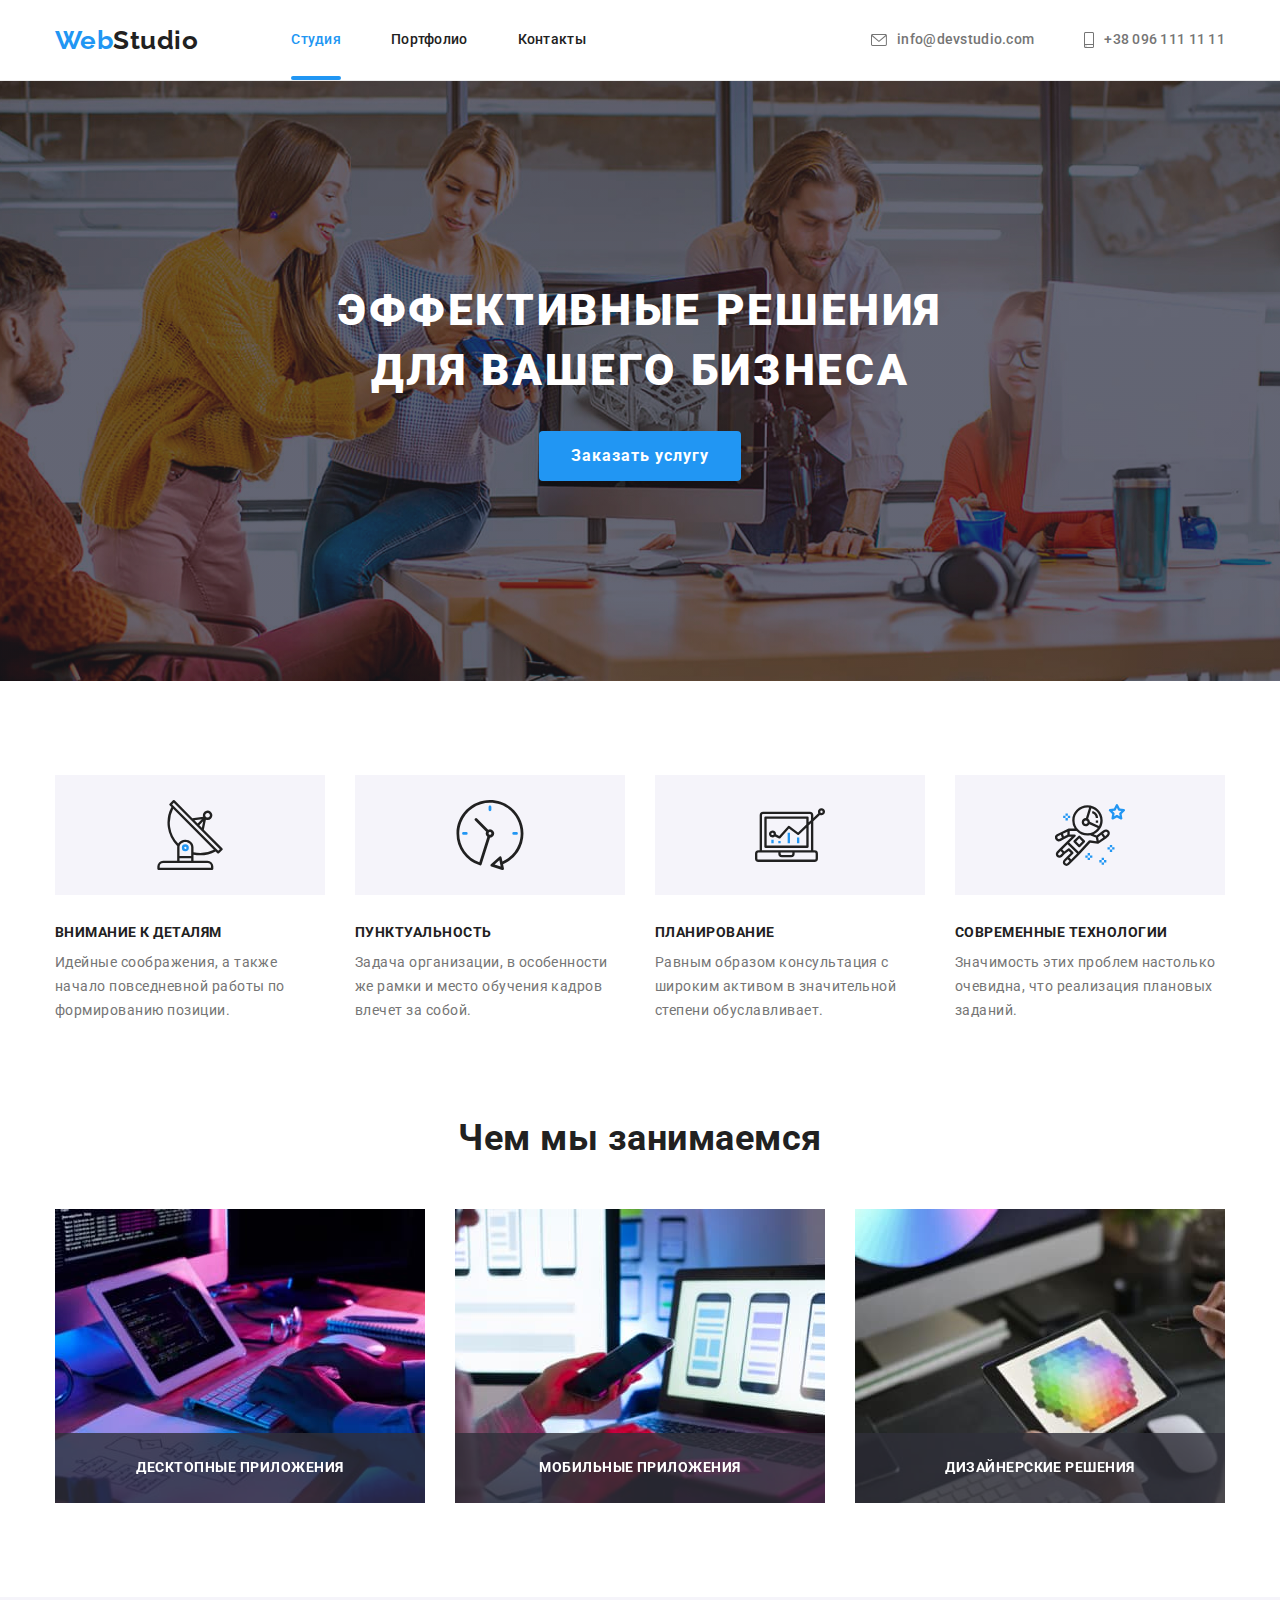
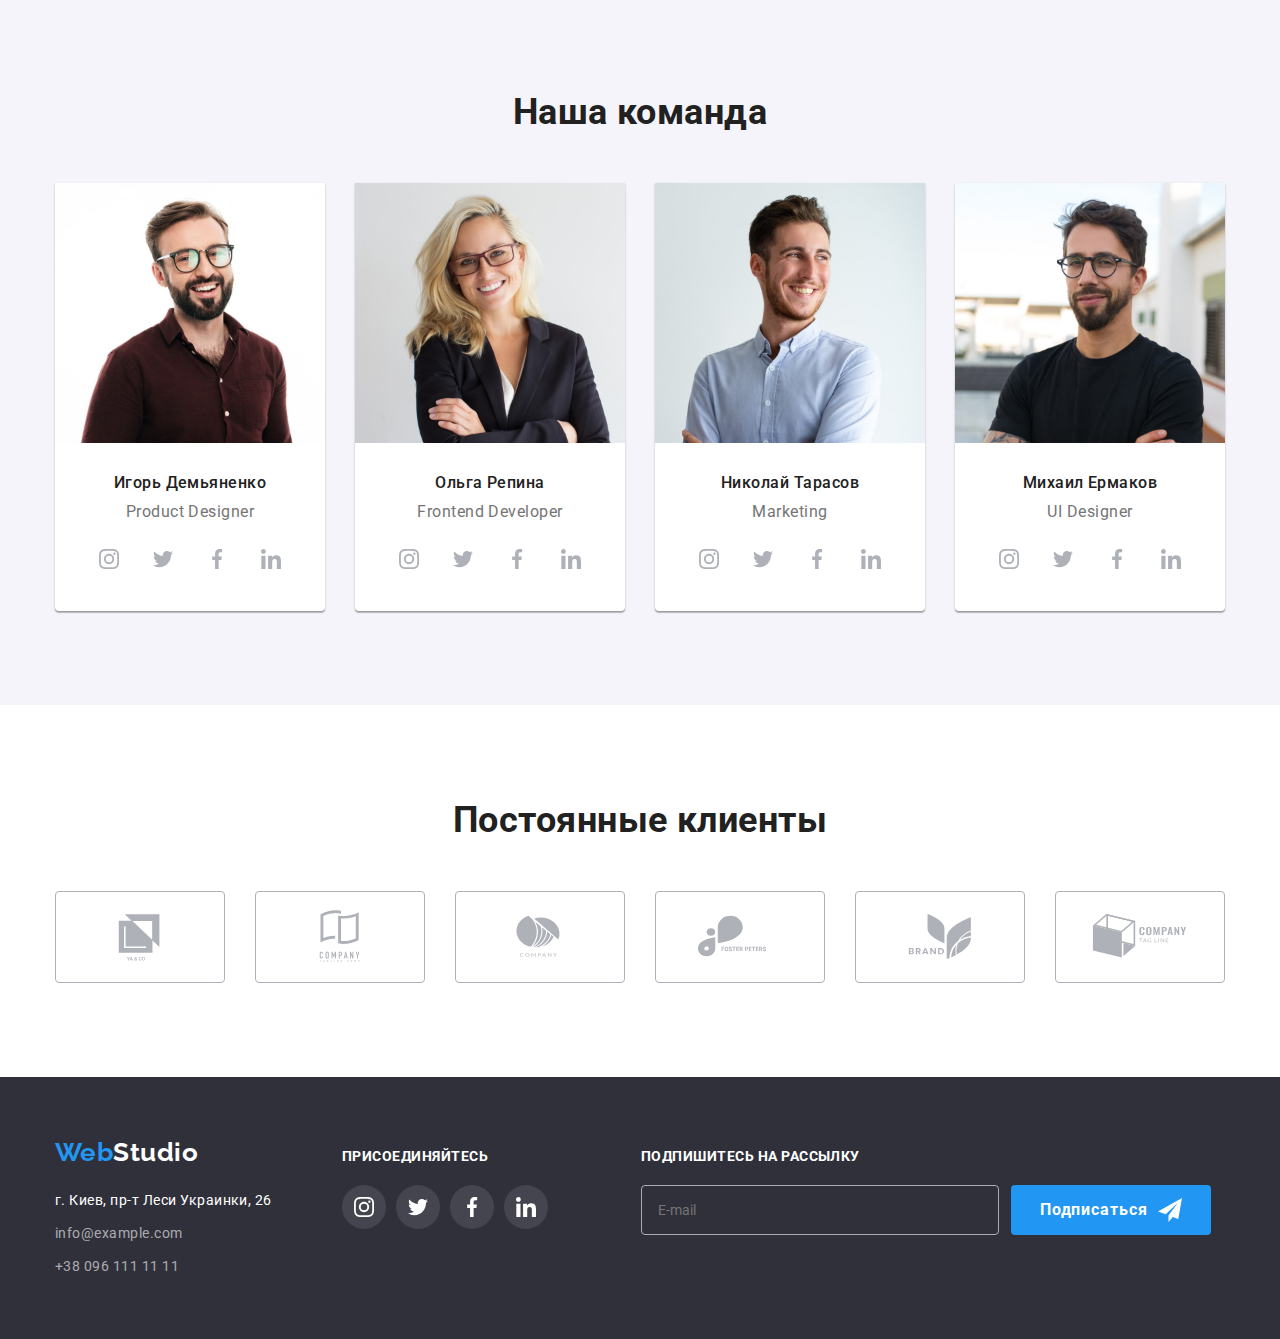
==== index.html @ 16ad48b6 "Initial commit" ====
<!DOCTYPE html>
<html lang="ru">
  <head>
    <meta charset="UTF-8" />
    <meta http-equiv="X-UA-Compatible" content="IE=edge" />
    <meta name="viewport" content="width=device-width, initial-scale=1.0" />
    <!-- Шрифты -->
    <link rel="preconnect" href="https://fonts.googleapis.com" />
    <link rel="preconnect" href="https://fonts.gstatic.com" crossorigin />
    <link
      href="https://fonts.googleapis.com/css2?family=Raleway:wght@700&family=Roboto:wght@400;500;700;900&display=swap"
      rel="stylesheet"
    />
    <!-- NORMALIZE -->
    <link
      rel="stylesheet"
      href="https://cdnjs.cloudflare.com/ajax/libs/modern-normalize/1.1.0/modern-normalize.min.css"
    />
    <link rel="stylesheet" href="./css/styles.css" />
    <title>WebStudio</title>
  </head>
  <body>
    <!-- Шапка -->
    <header class="nav-menu">
      <div class="container main-nav">
        <nav class="main-nav">
          <a class="logo" href="./index.html"><span class="logo-sec">Web</span>Studio</a>
          <ul class="list nav-list">
            <li class="item">
              <a class="nav-link current" href="./index.html">Студия</a>
            </li>
            <li class="item">
              <a class="nav-link" href="./portfolio.html">Портфолио</a>
            </li>
            <li class="item">
              <a class="nav-link" href="">Контакты</a>
            </li>
          </ul>
        </nav>
        <ul class="list contact-list">
          <li class="contact-list-item">
            <a class="nav-contact" href="mailto:info@devstudio.com">
              <svg class="icon-mail" width="16px" height="12px">
                <use href="./images/icons.svg#icon-envelope"></use>
              </svg>
              info@devstudio.com</a
            >
          </li>
          <li class="contact-list-item">
            <a class="nav-contact" href="tel:+380961111111">
              <svg class="icon-phone" width="10px" height="16px">
                <use href="./images/icons.svg#icon-smartphone"></use>
              </svg>
              +38 096 111 11 11</a
            >
          </li>
        </ul>
      </div>
    </header>
    <!-- Контент страницы -->
    <main>
      <!-- Секция HERO -->
      <section class="hero">
        <div class="container">
          <h1 class="hero-header">Эффективные решения<br />для вашего бизнеса</h1>
          <div class="center">
            <button class="hero-button" type="button" data-modal-open>Заказать услугу</button>
          </div>
          <div class="backdrop is-hidden" data-modal>
            <div class="modal">
              <!-- кнопка закрыть -->
              <div>
                <button class="btn-close" type="button" data-modal-close>
                  <svg class="btn-close-icon" width="18" height="18">
                    <use href="./images/icons.svg#icon-close"></use>
                  </svg>
                </button>
              </div>
              <h3>Оставьте свои данные, мы вам перезвоним</h3>
              <!-- форма -->
              <form class="modal-form" autocomplete="off">
                <div class="form-box">
                  <label class="form-name" for="name">Имя</label>
                  <span class="form-input-box">
                    <input class="form-input" type="text" name="name" id="name" placeholder=" " />
                    <svg class="form-icon" width="18px" height="18px">
                      <use href="./images/icons.svg#icon-person-b"></use>
                    </svg>
                  </span>
                </div>
                <div class="form-box">
                  <label class="form-name" for="phone">Телефон</label>
                  <span class="form-input-box">
                    <input class="form-input" type="tel" name="phone" id="phone" placeholder=" " />
                    <svg class="form-icon" width="18px" height="18px">
                      <use href="./images/icons.svg#icon-phone-b"></use>
                    </svg>
                  </span>
                </div>
                <div class="form-box">
                  <label class="form-name" for="mail">Почта</label>
                  <span class="form-input-box">
                    <input class="form-input" type="email" name="mail" id="mail" placeholder=" " />
                    <svg class="form-icon" width="18px" height="18px">
                      <use href="./images/icons.svg#icon-email-b"></use>
                    </svg>
                  </span>
                </div>
                <div class="form-box">
                  <label class="form-name" for="comment">Комментарий</label>
                  <textarea
                    class="form-input form-textarea"
                    name="comment"
                    id="comment"
                    placeholder="Введите текст"
                  ></textarea>
                </div>
                <div class="agreement-box">
                  <label class="label-check" for="agreement">
                    <input
                      class="form-checkbox visually-hidden"
                      type="checkbox"
                      name="agreement"
                      id="agreement"
                      placeholder=" "
                    />
                    <span class="icon-check">
                      <svg width="16px" height="15px">
                        <use href="./images/icons.svg#icon-icon-check"></use>
                      </svg>
                    </span>
                    <p class="form-agreement">
                      Соглашаюсь с рассылкой и принимаю <a href="">Условия договора</a>
                    </p>
                  </label>
                </div>
                <div class="center">
                  <button class="hero-button" type="submit">Отправить</button>
                </div>
              </form>
            </div>
          </div>
        </div>
      </section>
      <!-- Секция FEATURES -->
      <section class="features section">
        <!-- Скрытый заголовок -->
        <h2 class="visually-hidden">Особенности</h2>
        <div class="container">
          <ul class="list features-list">
            <li class="features-list-item">
              <div class="features-container">
                <svg class="features-icon">
                  <use href="./images/icons.svg#icon-antenna"></use>
                </svg>
              </div>
              <h3 class="features-header">Внимание к деталям</h3>
              <p class="features-text">
                Идейные соображения, а также начало повседневной работы по формированию позиции.
              </p>
            </li>
            <li class="features-list-item">
              <div class="features-container">
                <svg class="features-icon">
                  <use href="./images/icons.svg#icon-clock"></use>
                </svg>
              </div>
              <h3 class="features-header">Пунктуальность</h3>
              <p class="features-text">
                Задача организации, в особенности же рамки и место обучения кадров влечет за собой.
              </p>
            </li>
            <li class="features-list-item">
              <div class="features-container">
                <svg class="features-icon">
                  <use href="./images/icons.svg#icon-diagram"></use>
                </svg>
              </div>
              <h3 class="features-header">Планирование</h3>
              <p class="features-text">
                Равным образом консультация с широким активом в значительной степени обуславливает.
              </p>
            </li>
            <li class="features-list-item">
              <div class="features-container">
                <svg class="features-icon">
                  <use href="./images/icons.svg#icon-astronaut"></use>
                </svg>
              </div>
              <h3 class="features-header">Современные технологии</h3>
              <p class="features-text">
                Значимость этих проблем настолько очевидна, что реализация плановых заданий.
              </p>
            </li>
          </ul>
        </div>
      </section>
      <!-- Секция WORK -->
      <section class="work section">
        <div class="container">
          <h2 class="title work-title">Чем мы занимаемся</h2>
          <ul class="list work-list">
            <li class="work-list-item">
              <img
                class="work-pic"
                src="./images/img1.jpg"
                alt="Программист работает за столом"
                width="370"
                height="294"
              />
              <p class="work-text">Десктопные приложения</p>
            </li>
            <li class="work-list-item">
              <img
                class="work-pic"
                src="./images/img2.jpg"
                alt="Дизайнер интерфейса разрабатывает интерфейс для приложения"
                width="370"
                height="294"
              />
              <p class="work-text">Мобильные приложения</p>
            </li>
            <li class="work-list-item">
              <img
                class="work-pic"
                src="./images/img3.jpg"
                alt="Дизайнер работает с цветами на графическом планшете"
                width="370"
                height="294"
              />
              <p class="work-text">Дизайнерские решения</p>
            </li>
          </ul>
        </div>
      </section>
      <!-- Секция TEAM -->
      <section class="team section">
        <div class="container">
          <h2 class="title team-title">Наша команда</h2>
          <ul class="list team-list">
            <li class="team-list-item">
              <img class="team-pic" src="./images/igor.jpg" alt="Игорь Демьяненко" width="270" />
              <div class="team-desc">
                <h3 class="team-list-title">Игорь Демьяненко</h3>
                <p class="team-text">Product Designer</p>
                <ul class="list socials-list">
                  <li class="socials-list-item">
                    <a class="socials-link" href="https://www.instagram.com/">
                      <svg class="socials-logo">
                        <use href="./images/icons.svg#icon-instagram"></use>
                      </svg>
                    </a>
                  </li>
                  <li class="socials-list-item">
                    <a class="socials-link" href="https://twitter.com/">
                      <svg class="socials-logo">
                        <use href="./images/icons.svg#icon-twitter"></use>
                      </svg>
                    </a>
                  </li>
                  <li class="socials-list-item">
                    <a class="socials-link" href="https://www.facebook.com/">
                      <svg class="socials-logo">
                        <use href="./images/icons.svg#icon-facebook"></use>
                      </svg>
                    </a>
                  </li>
                  <li class="socials-list-item">
                    <a class="socials-link" href="https://www.linkedin.com/">
                      <svg class="socials-logo">
                        <use href="./images/icons.svg#icon-linkedin"></use>
                      </svg>
                    </a>
                  </li>
                </ul>
              </div>
            </li>
            <li class="team-list-item">
              <img class="team-pic" src="./images/olga.jpg" alt="Ольга Репина" width="270" />
              <div class="team-desc">
                <h3 class="team-list-title">Ольга Репина</h3>
                <p class="team-text">Frontend Developer</p>
                <ul class="list socials-list">
                  <li class="socials-list-item">
                    <a class="socials-link" href="https://www.instagram.com/">
                      <svg class="socials-logo">
                        <use href="./images/icons.svg#icon-instagram"></use>
                      </svg>
                    </a>
                  </li>
                  <li class="socials-list-item">
                    <a class="socials-link" href="https://twitter.com/">
                      <svg class="socials-logo">
                        <use href="./images/icons.svg#icon-twitter"></use>
                      </svg>
                    </a>
                  </li>
                  <li class="socials-list-item">
                    <a class="socials-link" href="https://www.facebook.com/">
                      <svg class="socials-logo">
                        <use href="./images/icons.svg#icon-facebook"></use>
                      </svg>
                    </a>
                  </li>
                  <li class="socials-list-item">
                    <a class="socials-link" href="https://www.linkedin.com/">
                      <svg class="socials-logo">
                        <use href="./images/icons.svg#icon-linkedin"></use>
                      </svg>
                    </a>
                  </li>
                </ul>
              </div>
            </li>
            <li class="team-list-item">
              <img class="team-pic" src="./images/nikolai.jpg" alt="Николай Тарасов" width="270" />
              <div class="team-desc">
                <h3 class="team-list-title">Николай Тарасов</h3>
                <p class="team-text">Marketing</p>
                <ul class="list socials-list">
                  <li class="socials-list-item">
                    <a class="socials-link" href="https://www.instagram.com/">
                      <svg class="socials-logo">
                        <use href="./images/icons.svg#icon-instagram"></use>
                      </svg>
                    </a>
                  </li>
                  <li class="socials-list-item">
                    <a class="socials-link" href="https://twitter.com/">
                      <svg class="socials-logo">
                        <use href="./images/icons.svg#icon-twitter"></use>
                      </svg>
                    </a>
                  </li>
                  <li class="socials-list-item">
                    <a class="socials-link" href="https://www.facebook.com/">
                      <svg class="socials-logo">
                        <use href="./images/icons.svg#icon-facebook"></use>
                      </svg>
                    </a>
                  </li>
                  <li class="socials-list-item">
                    <a class="socials-link" href="https://www.linkedin.com/">
                      <svg class="socials-logo">
                        <use href="./images/icons.svg#icon-linkedin"></use>
                      </svg>
                    </a>
                  </li>
                </ul>
              </div>
            </li>
            <li class="team-list-item">
              <img class="team-pic" src="./images/mihail.jpg" alt="Михаил Ермаков" width="270" />
              <div class="team-desc">
                <h3 class="team-list-title">Михаил Ермаков</h3>
                <p class="team-text">UI Designer</p>
                <ul class="list socials-list">
                  <li class="socials-list-item">
                    <a class="socials-link" href="https://www.instagram.com/">
                      <svg class="socials-logo">
                        <use href="./images/icons.svg#icon-instagram"></use>
                      </svg>
                    </a>
                  </li>
                  <li class="socials-list-item">
                    <a class="socials-link" href="https://twitter.com/">
                      <svg class="socials-logo">
                        <use href="./images/icons.svg#icon-twitter"></use>
                      </svg>
                    </a>
                  </li>
                  <li class="socials-list-item">
                    <a class="socials-link" href="https://www.facebook.com/">
                      <svg class="socials-logo">
                        <use href="./images/icons.svg#icon-facebook"></use>
                      </svg>
                    </a>
                  </li>
                  <li class="socials-list-item">
                    <a class="socials-link" href="https://www.linkedin.com/">
                      <svg class="socials-logo">
                        <use href="./images/icons.svg#icon-linkedin"></use>
                      </svg>
                    </a>
                  </li>
                </ul>
              </div>
            </li>
          </ul>
        </div>
      </section>
      <!-- Секция CLIENTS -->
      <section class="clients section">
        <div class="container">
          <h2 class="title clients-title">Постоянные клиенты</h2>
          <ul class="list clients-list">
            <li>
              <a class="clients-container" href="">
                <svg class="clients-icon">
                  <use href="./images/icons.svg#icon-logo-1"></use>
                </svg>
              </a>
            </li>
            <li>
              <a class="clients-container" href="">
                <svg class="clients-icon">
                  <use href="./images/icons.svg#icon-logo-2"></use>
                </svg>
              </a>
            </li>
            <li>
              <a class="clients-container" href="">
                <svg class="clients-icon">
                  <use href="./images/icons.svg#icon-logo-3"></use>
                </svg>
              </a>
            </li>
            <li>
              <a class="clients-container" href="">
                <svg class="clients-icon">
                  <use href="./images/icons.svg#icon-logo-4"></use>
                </svg>
              </a>
            </li>
            <li>
              <a class="clients-container" href="">
                <svg class="clients-icon">
                  <use href="./images/icons.svg#icon-logo-5"></use>
                </svg>
              </a>
            </li>
            <li>
              <a class="clients-container" href="">
                <svg class="clients-icon">
                  <use href="./images/icons.svg#icon-logo-6"></use>
                </svg>
              </a>
            </li>
          </ul>
        </div>
      </section>
    </main>
    <!-- Футер -->
    <footer class="foot">
      <div class="container footer-container">
        <div class="footer-addr-box">
          <div class="footer-logo">
            <a class="logo logo-foot" href="./index.html"
              ><span class="logo-sec">Web</span>Studio</a
            >
          </div>
          <address>
            <ul class="list">
              <li class="footer-list-item">
                <a
                  class="footer-addr"
                  href="https://goo.gl/maps/4BTvtgbMAKysec8t8"
                  target="_blank"
                  rel="noopener noreferrer"
                  >г. Киев, пр-т Леси Украинки, 26
                </a>
              </li>
              <li class="footer-list-item">
                <a class="footer-cont" href="mailto:info@example.com">info@example.com</a>
              </li>
              <li class="footer-list-item">
                <a class="footer-cont" href="tel:+380961111111">+38 096 111 11 11</a>
              </li>
            </ul>
          </address>
        </div>
        <div class="footer-soc-list">
          <h3 class="footer-soc-title">присоединяйтесь</h3>
          <ul class="list foot-socials-list">
            <li class="foot-socials-list-item">
              <a class="foot-socials-link" href="https://www.instagram.com/">
                <svg class="foot-socials-logo">
                  <use href="./images/icons.svg#icon-instagram"></use>
                </svg>
              </a>
            </li>
            <li class="foot-socials-list-item">
              <a class="foot-socials-link" href="https://twitter.com/">
                <svg class="foot-socials-logo">
                  <use href="./images/icons.svg#icon-twitter"></use>
                </svg>
              </a>
            </li>
            <li class="foot-socials-list-item">
              <a class="foot-socials-link" href="https://www.facebook.com/">
                <svg class="foot-socials-logo">
                  <use href="./images/icons.svg#icon-facebook"></use>
                </svg>
              </a>
            </li>
            <li class="foot-socials-list-item">
              <a class="foot-socials-link" href="https://www.linkedin.com/">
                <svg class="foot-socials-logo">
                  <use href="./images/icons.svg#icon-linkedin"></use>
                </svg>
              </a>
            </li>
          </ul>
        </div>
        <div>
          <h3 class="footer-soc-title">Подпишитесь на рассылку</h3>
          <div class="subscribe-box">
            <form class="subscribe-form" autocomplete="off">
              <label class="" for="sub-mail"></label>
              <span class="subscribe-input-box">
                <input
                  class="subscribe-input"
                  type="email"
                  name="sub-mail"
                  id="sub-mail"
                  placeholder="E-mail"
                />
              </span>

              <button class="sub-button" type="button">
                Подписаться
                <svg class="subscribe-icon" width="24px" height="24px">
                  <use href="./images/icons.svg#icon-send"></use>
                </svg>
              </button>
            </form>
          </div>
        </div>
      </div>
    </footer>
    <script src="./js/modal.js"></script>
  </body>
</html>
---- css/styles.css ----
/* 
Основной цвет текста - #212121;
Вторичный цвет текста - #757575;
Цвет меню вторичный - #2196F3;
Главный заголовок - #FFFFFF;
Шрифты - Raleway 700;  Roboto 400,500,700,900; 
Тайминг анимаций - cubic-bezier(0.4, 0, 0.2, 1)
 */
*,
*::before,
*::after {
  box-sizing: border-box;
}
:root {
  --color-main: #212121;
  --color-secondary: #757575;
  --menu-main-color: #212121;
  --menu-sec-color: #2196f3;
  --accent-text: #ffffff;
  --foot-cont: rgba(255, 255, 255, 0.6);
  --bg-nav: #ffffff;
  --bg-focus: #2f303a;
  --bg-main: #ffffff;
  --bg-sec: #f5f4fa;
  --bg-button: #2196f3;
  --soc-main-color: #afb1b8;
  --timing: cubic-bezier(0.4, 0, 0.2, 1);
}
body {
  font-family: 'Roboto', sans-serif;
  letter-spacing: 0.03em;
  background-color: var(--bg-main);
  color: var(--color-secondary);
  padding-bottom: 0;
}
h1,
h2,
h3,
h4,
h5,
h6,
p,
ul {
  padding: 0px;
  margin: 0px;
}
img {
  display: block;
  max-width: 100%;
  height: auto;
}
.visually-hidden {
  position: absolute;
  width: 1px;
  height: 1px;
  margin: -1px;
  border: 0;
  padding: 0;

  white-space: nowrap;
  clip-path: inset(100%);
  clip: rect(0 0 0 0);
  overflow: hidden;
}
.container {
  margin-left: auto;
  margin-right: auto;
  width: 1200px;
  padding-left: 15px;
  padding-right: 15px;
}
.section {
  margin: 0;
  padding-top: 94px;
  padding-bottom: 94px;
}
.list {
  list-style: none;
  padding: 0;
  margin: 0;
}
.center {
  display: flex;
  justify-content: center;
  align-items: center;
}
/* Лого */
.logo {
  padding-top: 24px;
  padding-bottom: 24px;
  margin-right: 93px;

  font-family: 'Raleway', sans-serif;
  color: var(--menu-main-color);
  font-weight: 700;
  font-size: 26px;
  line-height: 1.19;
  text-decoration: none;
}
.logo-sec {
  color: var(--menu-sec-color);
}
.logo-foot {
  margin-right: 0;
  color: var(--accent-text);
}
/* Меню */
.nav-menu {
  border-bottom: 1px solid #ececec;
}
.main-nav {
  display: flex;
  align-items: center;
}
.nav-link {
  display: block;
  padding-top: 32px;
  padding-bottom: 32px;
  color: var(--menu-main-color);
  font-weight: 500;
  font-size: 14px;
  line-height: 1.14;
  letter-spacing: 0.02em;
  text-decoration: none;
  transition-property: color;
  transition-duration: 250ms;
  transition-timing-function: var(--timing);
}
.nav-link:hover,
.nav-link:focus {
  color: var(--menu-sec-color);
}
.nav-list {
  display: flex;
}
.nav-list .item {
  display: block;
}
.nav-list .item:not(:last-child) {
  margin-right: 50px;
}
.nav-contact {
  display: flex;
  align-items: center;
  padding-top: 32px;
  padding-bottom: 32px;
  font-weight: 500;
  font-size: 14px;
  line-height: 1.14;
  letter-spacing: 0.02em;
  text-decoration: none;
  color: var(--color-secondary);
  fill: var(--color-secondary);
  transition-property: color, fill;
  transition-duration: 250ms;
  transition-timing-function: var(--timing);
}
.nav-contact:hover,
.nav-contact:focus {
  color: var(--menu-sec-color);
  fill: var(--menu-sec-color);
}
.contact-list {
  display: flex;
  margin-left: auto;
}
.contact-list-item {
  display: flex;
}
.contact-list-item:not(:last-child) {
  margin-right: 50px;
  margin-left: 0px;
}
.current {
  position: relative;
  color: var(--menu-sec-color);
}

.current::after {
  content: '';
  display: block;
  position: absolute;
  bottom: 0%;
  width: 100%;
  height: 4px;
  background-color: var(--menu-sec-color);
  border-radius: 2px;
}
/* ИКОНКИ МЕНЮ */
.icon-mail {
  margin-right: 10px;
  /* fill: currentColor; */
}
.icon-phone {
  margin-right: 10px;
}

/* Секция HERO */
.hero {
  position: relative;
  padding-top: 200px;
  padding-bottom: 200px;
  margin-left: auto;
  margin-right: auto;
  background-color: var(--bg-focus);
  background-image: linear-gradient(to right, rgba(47, 48, 58, 0.4), rgba(47, 48, 58, 0.4)),
    url(../images/hero-bg.jpg);
  background-repeat: no-repeat;
  background-position: center;
  background-size: cover;
  max-width: 1600px;
}

.hero-header {
  margin-top: 0px;
  margin-bottom: 30px;
  color: var(--accent-text);
  font-weight: 900;
  font-size: 44px;
  line-height: 1.36;
  text-align: center;
  letter-spacing: 0.06em;
  text-transform: uppercase;
}
.hero-button {
  margin-left: auto;
  margin-right: auto;
  min-width: 200px;
  padding: 10px 32px;
  font-family: inherit;
  color: var(--accent-text);
  background-color: var(--bg-button);
  font-weight: 700;
  font-size: 16px;
  line-height: 1.88;
  text-align: center;
  letter-spacing: 0.06em;
  cursor: pointer;
  box-shadow: 0px 4px 4px rgba(0, 0, 0, 0.15);
  border: transparent;
  border-radius: 4px;
}

.backdrop {
  position: fixed;
  top: 0;
  left: 0;
  width: 100%;
  height: 100%;

  background: rgba(0, 0, 0, 0.2);
  opacity: 1;
  transition: opacity 250ms var(--timing);
}
.backdrop.is-hidden {
  opacity: 0;
  /* visibility: hidden; */
  pointer-events: none;
}
.backdrop.is-hidden .modal {
  left: 50%;
  top: 50%;
  transform: translate(-50%, -50%) scale(0.9);
}
.modal {
  /* display: flex; */
  position: absolute;
  left: 50%;
  top: 50%;
  transform: translate(-50%, -50%) scale(1);
  transition: transform 250ms var(--timing);
  padding: 40px;
  z-index: 999;
  width: 528px;
  min-height: 581px;
  background-color: var(--bg-main);
  border-radius: 4px;
  box-shadow: 0px 2px 1px rgba(0, 0, 0, 0.2), 0px 1px 1px rgba(0, 0, 0, 0.14),
    0px 1px 3px rgba(0, 0, 0, 0.12);
}
.modal .btn-close {
  position: absolute;
  top: 8px;
  right: 8px;
  display: flex;
  width: 30px;
  height: 30px;
  justify-content: center;
  align-items: center;
  fill: #000000;
  border: 1px Solid rgba(0, 0, 0, 0.1);
  border-radius: 50%;
  cursor: pointer;
  background-color: var(--bg-main);
  transition: fill 250ms var(--timing);
}
.modal .btn-close:hover,
.modal .btn-close:focus {
  fill: var(--menu-sec-color);
}
.modal h3 {
  margin-bottom: 12px;
  font-style: bold;
  font-size: 20px;
  line-height: 1.15;
  text-align: center;
  letter-spacing: 0.03em;
  color: var(--color-main);
}
/* ФОРМА */
.form-box {
  display: flex;
  flex-direction: column;
  gap: 4px;
  margin-bottom: 10px;
}
.agreement-box {
  margin-bottom: 30px;
}
.form-input {
  padding-left: 42px;
  padding-bottom: 12px;
  padding-top: 12px;
  width: 100%;

  font-size: 12px;
  line-height: 1.17;
  letter-spacing: 0.01em;
  border: 1px solid rgba(33, 33, 33, 0.2);
  fill: var(--color-main);
  border-radius: 4px;
  transition: border 250ms var(--timing);
}
.form-textarea {
  min-height: 120px;
}
.form-input:hover,
.form-input:focus {
  border: 1px solid var(--menu-sec-color);
  outline: none;
}
.form-input:hover + .form-icon,
.form-input:focus + .form-icon {
  fill: var(--menu-sec-color);
}
.form-box textarea {
  resize: none;
  padding: 12px 16px;
}
.form-name {
  font-size: 12px;
  line-height: 1.17;
  letter-spacing: 0.01em;
  color: var(--color-secondary);
}
.form-input-box {
  position: relative;
}
.form-icon {
  display: block;
  position: absolute;
  left: 12px;
  top: 50%;
  transform: translateY(-50%);
  fill: var(--color-main);
  transition: fill 250ms var(--timing);
}
.form-agreement {
  font-size: 14px;
  line-height: 1.71;
  color: var(--color-secondary);
}
.form-agreement a {
  color: var(--menu-sec-color);
}
.label-check {
  display: flex;
  align-items: center;
  justify-content: center;
  gap: 7px;
}
.icon-check {
  display: inline-flex;
  justify-content: center;
  align-items: center;
  width: 15px;
  height: 15px;
  outline: 2px solid var(--color-main);
  outline-offset: -2px;
  background-color: var(--bg-main);
  fill: transparent;

  border-radius: 2px;
}
.form-checkbox:checked + .icon-check {
  outline: 2px solid var(--bg-button);
  outline-offset: -2px;
  background-color: var(--bg-button);
  fill: var(--accent-text);
}
/* Секция FEATURES */
.features {
  padding-bottom: 47px;
}
.features-header {
  margin-bottom: 10px;
  color: var(--color-main);
  font-weight: 700;
  font-size: 14px;
  line-height: 1.14;
  text-transform: uppercase;
}
.features-text {
  font-size: 14px;
  line-height: 1.71;
}
.features-list-item:not(:last-child) {
  margin-right: 30px;
}
.features-container {
  display: flex;
  align-items: center;
  justify-content: center;
  width: 270px;
  height: 120px;
  margin-bottom: 30px;
  background-color: var(--bg-sec);
}
.features-icon {
  width: 70px;
  height: 70px;
}
/* Секция WORK */
.work {
  padding-top: 47px;
}
.work-title {
  margin-bottom: 50px;
}
.work-pic,
.team-pic {
  display: block;
}
.features-list,
.work-list,
.team-list {
  display: flex;
}
.title {
  color: var(--color-main);
  font-weight: 700;
  font-size: 36px;
  line-height: 1.17;
  text-align: center;
}
.work-list-item {
  position: relative;
}
.work-list-item:not(:last-child) {
  margin-right: 30px;
}
.work-text {
  display: inline-block;
  position: absolute;
  bottom: 0%;
  width: 100%;
  padding-bottom: 27px;
  padding-top: 27px;
  font-weight: 700;
  font-size: 14px;
  line-height: 1.14;
  text-align: center;
  text-transform: uppercase;
  color: var(--accent-text);
  background-color: rgba(47, 48, 58, 0.8);
}
/* Секция TEAM */
.team {
  background-color: var(--bg-sec);
}
.team-title {
  margin-bottom: 50px;
}
.team-list-title {
  margin-bottom: 10px;
  color: var(--color-main);
  font-weight: 500;
  font-size: 16px;
  line-height: 1.19;
  text-align: center;
}
.team-list-item {
  min-height: 368px;
  background-color: var(--bg-main);
  box-shadow: 0px 1px 3px rgba(0, 0, 0, 0.12), 0px 1px 1px rgba(0, 0, 0, 0.14),
    0px 2px 1px rgba(0, 0, 0, 0.2);
  border-radius: 0px 0px 4px 4px;
}
.team-list-item:not(:last-child) {
  margin-right: 30px;
}
.team-desc {
  padding-top: 30px;
  padding-bottom: 30px;
}
.team-text {
  font-size: 16px;
  line-height: 1.19;
  text-align: center;
}
.test {
  display: flex;
  margin: 0;
  padding: 0;
}
/* Соцсети */
.socials-list {
  display: flex;
  justify-content: center;
  margin-top: 16px;
  margin-bottom: 0;
  padding: 0;
}
.socials-link {
  display: flex;
  width: 44px;
  height: 44px;
  border-radius: 50%;
  align-items: center;
  justify-content: center;
  fill: var(--soc-main-color);
  transition: fill 250ms var(--timing), background-color 250ms var(--timing);
}
.socials-link:hover,
.socials-link:focus {
  background-color: var(--bg-button);
  fill: var(--accent-text);
}
.socials-list-item {
  display: flex;
  margin: 0;
  padding: 0;
}
.socials-list-item:not(:last-child) {
  margin-right: 10px;
}
.socials-logo {
  display: block;
  width: 20px;
  height: 20px;
}

/* Секция CLIENTS */
.clients-title {
  margin-bottom: 50px;
}
.clients-list {
  display: flex;
  gap: 30px;
}
.clients-container {
  display: flex;
  align-items: center;
  justify-content: center;
  width: 170px;
  height: 92px;
  border: 1px solid #afb1b8;
  border-radius: 4px;
  fill: var(--soc-main-color);
  transition: fill 250ms var(--timing), border 250ms var(--timing);
}
.clients-container:hover,
.clients-container:focus {
  border: 1px solid var(--menu-sec-color);
  fill: var(--menu-sec-color);
}
.clients-icon {
  width: 106px;
  height: 60px;
}
/* Футер */
.foot {
  padding-top: 60px;
  padding-bottom: 60px;
  background-color: var(--bg-focus);
  font-size: 14px;
  line-height: 1.71;
}
.footer-addr {
  color: var(--accent-text);
  font-style: normal;
  text-decoration: none;
  transition: color 250ms var(--timing);
}
.footer-cont {
  color: var(--foot-cont);
  font-style: normal;
  text-decoration: none;
  transition: color 250ms var(--timing);
}
.footer-addr:hover,
.footer-addr:focus,
.footer-cont:hover,
.footer-cont:focus {
  color: var(--menu-sec-color);
}
.footer-logo {
  margin-bottom: 20px;
}
.footer-list-item:not(:last-child) {
  margin-bottom: 9px;
}
.footer-container {
  display: flex;
}
.footer-addr-box {
  margin-right: 70px;
}
.footer-soc-list {
  margin-right: 93px;
}
.footer-soc-title {
  margin-top: 12px;
  font-weight: 700;
  font-size: 14px;
  line-height: 1.14;
  text-transform: uppercase;
  color: #ffffff;
}
/* Соцсети ФУТЕР */
.foot-socials-list {
  display: flex;
  justify-content: center;
  margin-top: 20px;
  margin-bottom: 0;
  padding: 0;
}
.foot-socials-list-item {
  margin-bottom: 30;
  padding: 0;
}
.foot-socials-list-item:not(:last-child) {
  margin-right: 10px;
}
.foot-socials-link {
  display: flex;
  fill: var(--accent-text);
  width: 44px;
  height: 44px;
  border-radius: 50%;
  align-items: center;
  justify-content: center;
  background-color: rgba(255, 255, 255, 0.1);
  transition: fill 250ms var(--timing), background-color 250ms var(--timing);
}
.foot-socials-link:hover,
.foot-socials-link:focus {
  background-color: var(--bg-button);
  fill: var(--accent-text);
}
.foot-socials-logo {
  width: 20px;
  height: 20px;
}
.subscribe-form {
  display: flex;
  align-items: center;
  justify-content: center;
  margin-top: 20px;
}

.subscribe-input {
  width: 358px;
  height: 50px;
  padding-left: 16px;
  line-height: 1.25;
  color: rgba(255, 255, 255, 0.6);
  background-color: transparent;
  border: 1px solid rgba(255, 255, 255, 0.6);
  border-radius: 4px;
  margin-right: 12px;
  transition: border 250ms var(--timing);
}
.subscribe-input:hover,
.subscribe-input:focus {
  border: 1px solid var(--menu-sec-color);
  outline: none;
  color: var(--accent-text);
}
.sub-button {
  display: inline-flex;
  align-items: center;
  justify-content: center;
  min-width: 200px;
  min-height: 50px;
  padding: 0;
  font-family: inherit;
  color: var(--accent-text);
  background-color: var(--bg-button);
  font-weight: 700;
  font-size: 16px;
  line-height: 1.88;
  text-align: center;
  letter-spacing: 0.06em;
  cursor: pointer;
  /* box-shadow: 0px 4px 4px rgba(0, 0, 0, 0.15); */
  border: transparent;
  border-radius: 4px;
}
.subscribe-icon {
  margin-left: 10px;
  fill: var(--bg-nav);
}

/* ПОРТФОЛИО - Фильтр */
.filter-list {
  display: flex;
  margin-bottom: 50px;
  align-items: center;
  justify-content: center;
  padding-left: auto;
  padding-right: auto;
}
.filter-list-item:not(:last-child) {
  margin-right: 8px;
}
.filter-button {
  padding: 6px 22px;
  font-family: inherit;
  color: var(--color-main);
  font-weight: 500;
  font-size: 16px;
  line-height: 1.62;
  text-align: center;
  cursor: pointer;
  border-radius: 4px;
  border: 0;
  transition-property: color, background-color, box-shadow;
  transition-duration: 250ms;
  transition-timing-function: var(--timing);
  transition-delay: 0ms;
}
.filter-button:hover,
.filter-button:focus {
  color: var(--accent-text);
  background-color: var(--bg-button);
  box-shadow: 0px 3px 1px rgba(0, 0, 0, 0.1), 0px 1px 2px rgba(0, 0, 0, 0.08),
    0px 2px 2px rgba(0, 0, 0, 0.12);
}
/* ПОРТФОЛИО - Проекты */
.project-link {
  color: var(--color-secondary);
  font-size: 16px;
  line-height: 1.88;
  text-decoration: none;
}
.proj-desc {
  padding: 20px 24px;
  border: 1px solid #eeeeee;
}
.proj-title {
  margin-bottom: 4px;
  color: var(--color-main);
  font-weight: 700;
  font-size: 18px;
  line-height: 2;
  letter-spacing: 0.06em;
}
.proj-list {
  display: flex;
  flex-wrap: wrap;
  gap: 30px;
}
.proj-list-item {
  background: #ffffff;
  transition-property: box-shadow;
  transition-duration: 250ms;
  transition-timing-function: var(--timing);
  transition-delay: 0;
}
.proj-list-item:hover,
.proj-list-item:focus {
  box-shadow: 0px 1px 1px rgba(0, 0, 0, 0.12), 0px 4px 4px rgba(0, 0, 0, 0.06),
    1px 4px 6px rgba(0, 0, 0, 0.16);
}
.proj-list-pic {
  display: block;
}

.proj-pic-box {
  position: relative;
  overflow: hidden;
}
.proj-pic-overlay {
  display: inline-block;
  position: absolute;
  top: 0;
  left: 0;
  width: 100%;
  height: 100%;
  padding-right: 24px;
  padding-left: 24px;
  padding-top: 63px;

  font-size: 18px;
  line-height: 1.56;
  color: var(--accent-text);
  background: rgba(33, 150, 243, 0.9);
  transform: translateY(100%);
  opacity: 0;
  transition: transform 250ms var(--timing), opacity 250ms var(--timing);
}
.project-link:hover .proj-pic-overlay {
  transform: translateY(0);
  opacity: 1;
}
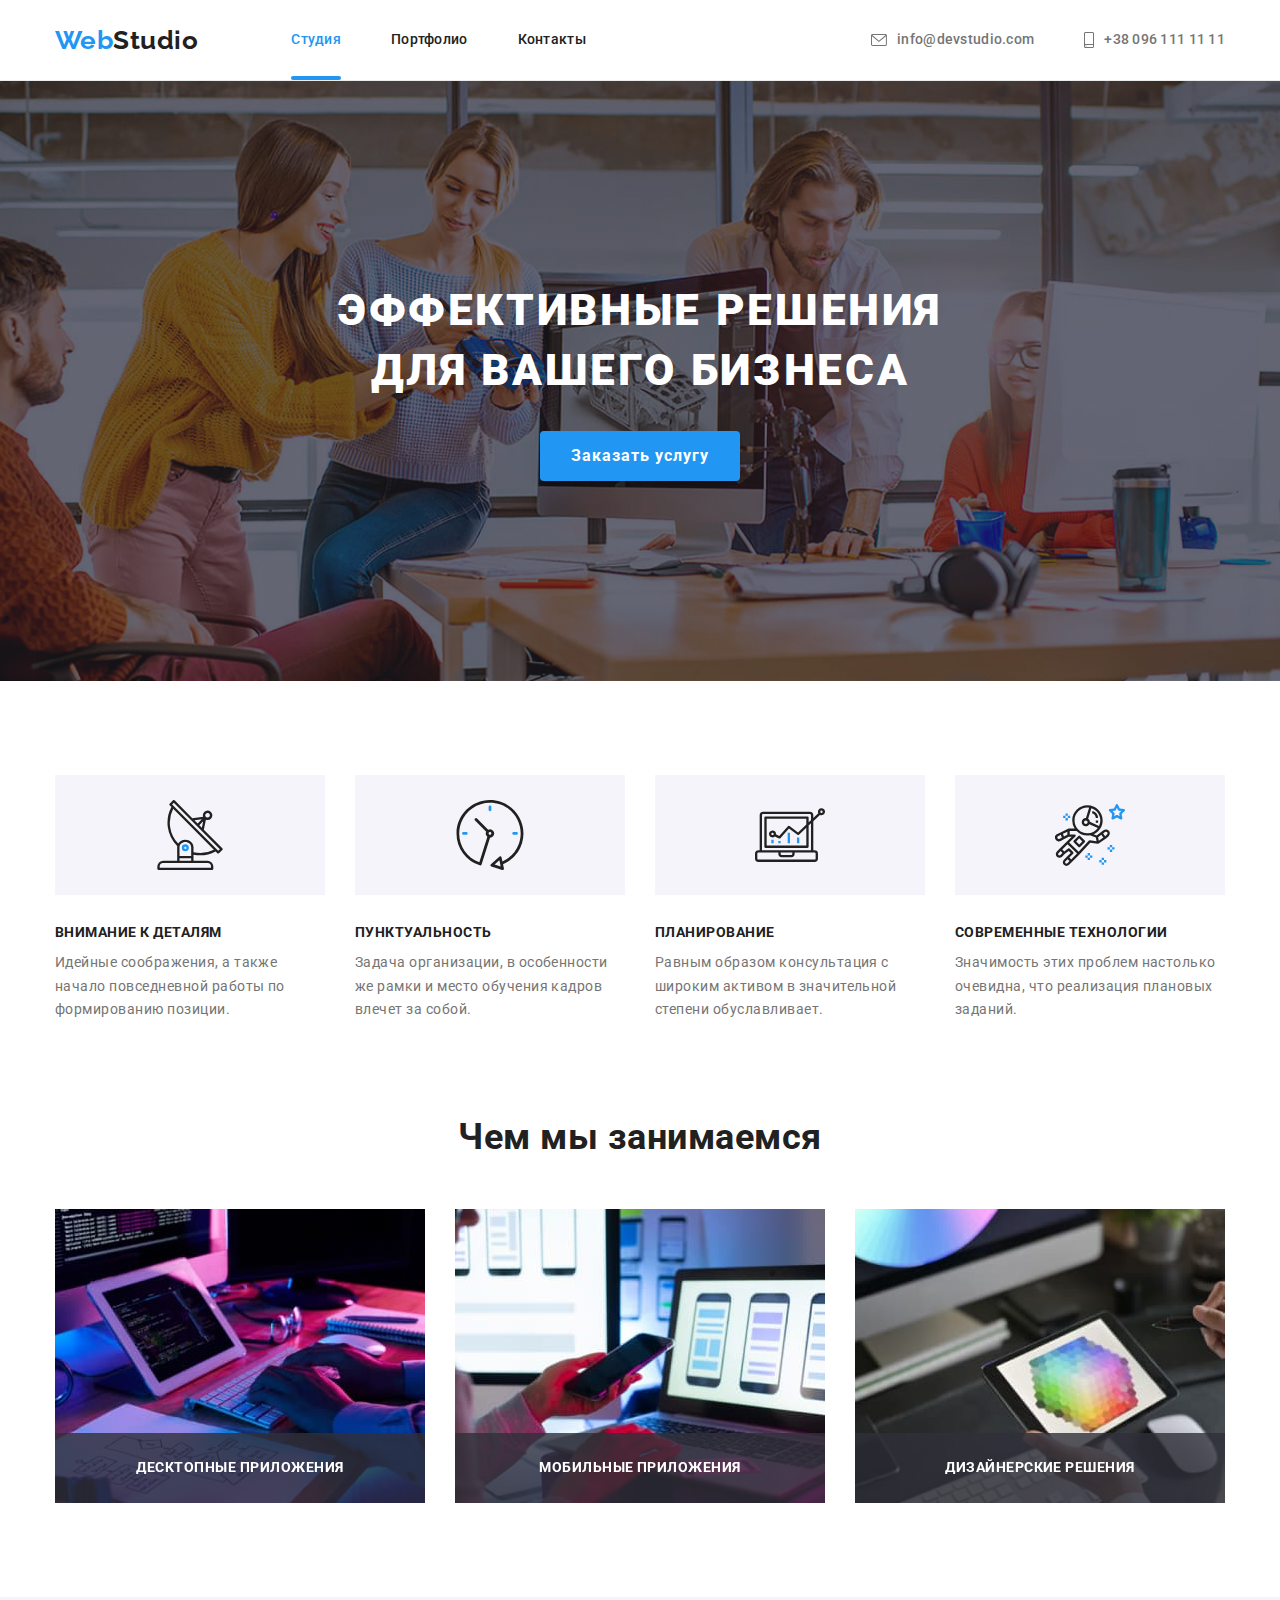
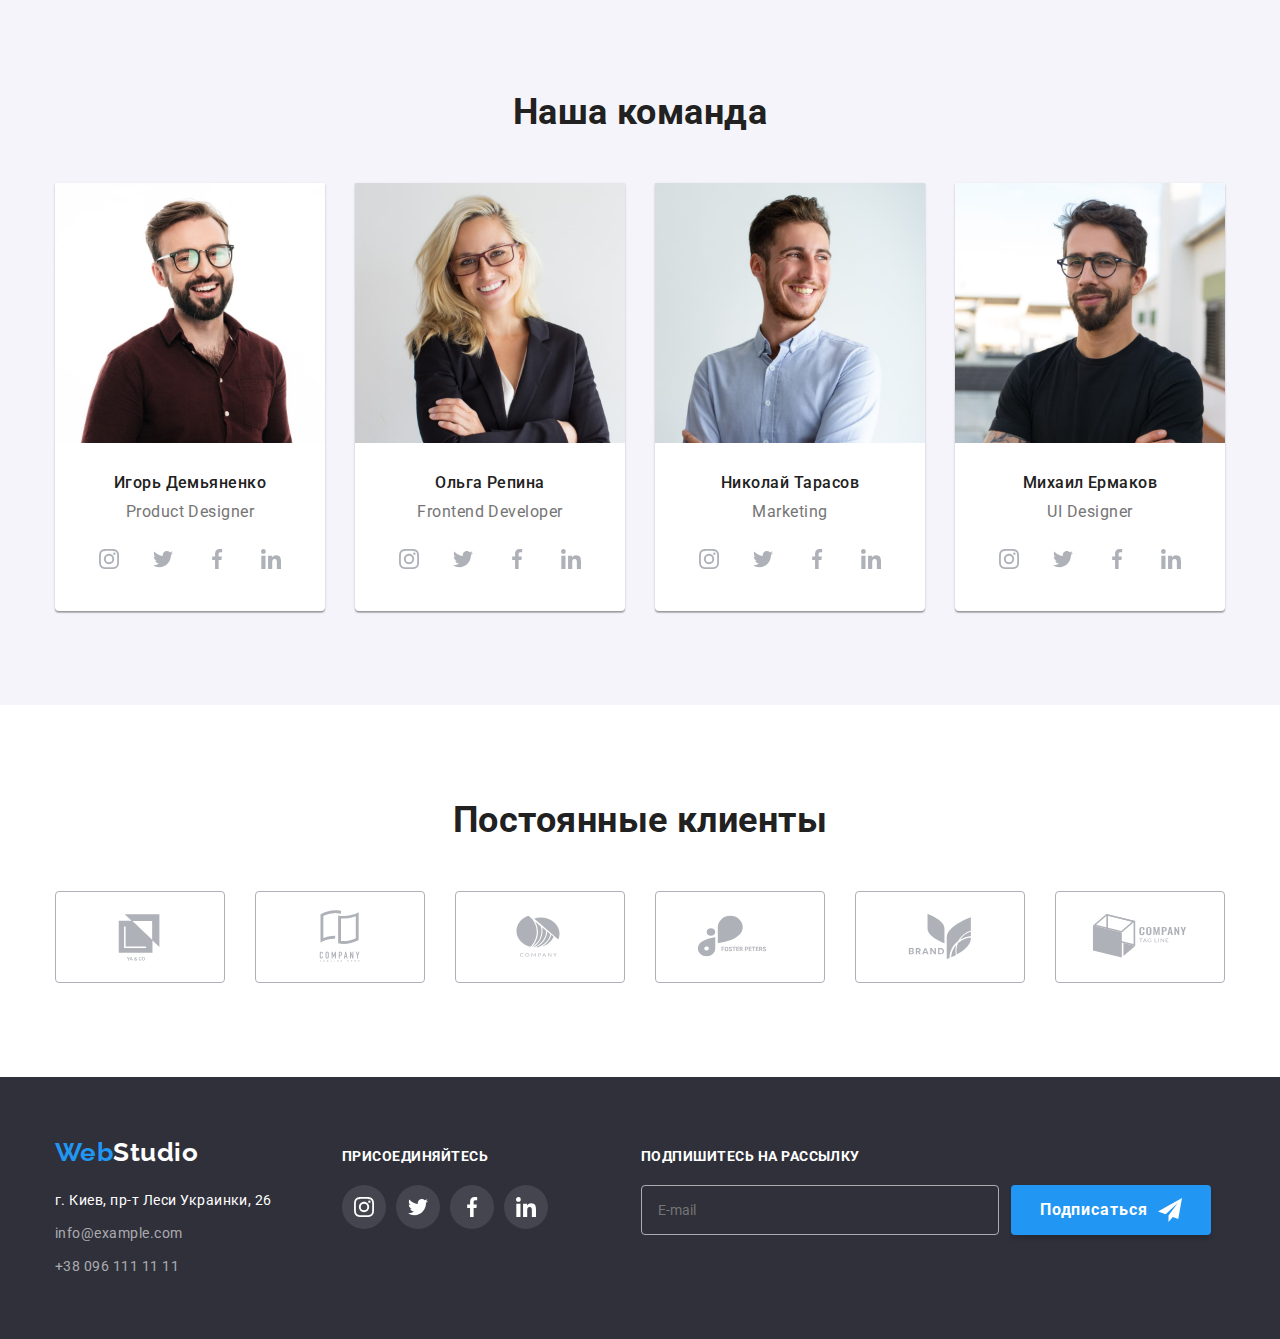
==== commit d8b77502: "+ BEM" ====
--- a/index.html
+++ b/index.html
@@ -22,32 +22,32 @@
   <body>
     <!-- Шапка -->
     <header class="nav-menu">
-      <div class="container main-nav">
+      <div class="container center">
         <nav class="main-nav">
-          <a class="logo" href="./index.html"><span class="logo-sec">Web</span>Studio</a>
+          <a class="logo" href="./index.html"><span class="logo__accent">Web</span>Studio</a>
           <ul class="list nav-list">
-            <li class="item">
-              <a class="nav-link current" href="./index.html">Студия</a>
-            </li>
-            <li class="item">
-              <a class="nav-link" href="./portfolio.html">Портфолио</a>
-            </li>
-            <li class="item">
-              <a class="nav-link" href="">Контакты</a>
+            <li class="nav-list__item">
+              <a class="nav-list__link current" href="./index.html">Студия</a>
+            </li>
+            <li class="nav-list__item">
+              <a class="nav-list__link" href="./portfolio.html">Портфолио</a>
+            </li>
+            <li class="nav-list__item">
+              <a class="nav-list__link" href="">Контакты</a>
             </li>
           </ul>
         </nav>
         <ul class="list contact-list">
-          <li class="contact-list-item">
-            <a class="nav-contact" href="mailto:info@devstudio.com">
+          <li class="contact-list__item">
+            <a class="contact-list__link" href="mailto:info@devstudio.com">
               <svg class="icon-mail" width="16px" height="12px">
                 <use href="./images/icons.svg#icon-envelope"></use>
               </svg>
               info@devstudio.com</a
             >
           </li>
-          <li class="contact-list-item">
-            <a class="nav-contact" href="tel:+380961111111">
+          <li class="contact-list__item">
+            <a class="contact-list__link" href="tel:+380961111111">
               <svg class="icon-phone" width="10px" height="16px">
                 <use href="./images/icons.svg#icon-smartphone"></use>
               </svg>
@@ -62,80 +62,97 @@
       <!-- Секция HERO -->
       <section class="hero">
         <div class="container">
-          <h1 class="hero-header">Эффективные решения<br />для вашего бизнеса</h1>
+          <h1 class="hero__header">Эффективные решения<br />для вашего бизнеса</h1>
           <div class="center">
-            <button class="hero-button" type="button" data-modal-open>Заказать услугу</button>
+            <button class="btn" type="button" data-modal-open>Заказать услугу</button>
           </div>
           <div class="backdrop is-hidden" data-modal>
             <div class="modal">
               <!-- кнопка закрыть -->
-              <div>
-                <button class="btn-close" type="button" data-modal-close>
-                  <svg class="btn-close-icon" width="18" height="18">
-                    <use href="./images/icons.svg#icon-close"></use>
-                  </svg>
-                </button>
-              </div>
-              <h3>Оставьте свои данные, мы вам перезвоним</h3>
+              <button class="btn-close" type="button" data-modal-close>
+                <svg class="btn-close-icon" width="18" height="18">
+                  <use href="./images/icons.svg#icon-close"></use>
+                </svg>
+              </button>
+              <h3 class="modal__title">Оставьте свои данные, мы вам перезвоним</h3>
               <!-- форма -->
               <form class="modal-form" autocomplete="off">
-                <div class="form-box">
-                  <label class="form-name" for="name">Имя</label>
-                  <span class="form-input-box">
-                    <input class="form-input" type="text" name="name" id="name" placeholder=" " />
-                    <svg class="form-icon" width="18px" height="18px">
+                <div class="modal-form__box">
+                  <label class="modal-form__name" for="name">Имя</label>
+                  <span class="modal-form__input-box">
+                    <input
+                      class="modal-form__input"
+                      type="text"
+                      name="name"
+                      id="name"
+                      placeholder=" "
+                    />
+                    <svg class="modal-form__icon" width="18px" height="18px">
                       <use href="./images/icons.svg#icon-person-b"></use>
                     </svg>
                   </span>
                 </div>
-                <div class="form-box">
-                  <label class="form-name" for="phone">Телефон</label>
-                  <span class="form-input-box">
-                    <input class="form-input" type="tel" name="phone" id="phone" placeholder=" " />
-                    <svg class="form-icon" width="18px" height="18px">
+                <div class="modal-form__box">
+                  <label class="modal-form__name" for="phone">Телефон</label>
+                  <span class="modal-form__input-box">
+                    <input
+                      class="modal-form__input"
+                      type="tel"
+                      name="phone"
+                      id="phone"
+                      placeholder=" "
+                    />
+                    <svg class="modal-form__icon" width="18px" height="18px">
                       <use href="./images/icons.svg#icon-phone-b"></use>
                     </svg>
                   </span>
                 </div>
-                <div class="form-box">
-                  <label class="form-name" for="mail">Почта</label>
-                  <span class="form-input-box">
-                    <input class="form-input" type="email" name="mail" id="mail" placeholder=" " />
-                    <svg class="form-icon" width="18px" height="18px">
+                <div class="modal-form__box">
+                  <label class="modal-form__name" for="mail">Почта</label>
+                  <span class="modal-form__input-box">
+                    <input
+                      class="modal-form__input"
+                      type="email"
+                      name="mail"
+                      id="mail"
+                      placeholder=" "
+                    />
+                    <svg class="modal-form__icon" width="18px" height="18px">
                       <use href="./images/icons.svg#icon-email-b"></use>
                     </svg>
                   </span>
                 </div>
-                <div class="form-box">
-                  <label class="form-name" for="comment">Комментарий</label>
+                <div class="modal-form__box">
+                  <label class="modal-form__name" for="comment">Комментарий</label>
                   <textarea
-                    class="form-input form-textarea"
+                    class="modal-form__input modal-form__textarea"
                     name="comment"
                     id="comment"
                     placeholder="Введите текст"
                   ></textarea>
                 </div>
-                <div class="agreement-box">
-                  <label class="label-check" for="agreement">
+                <div class="modal-form__agree-container">
+                  <label class="modal-form__label-check" for="agreement">
                     <input
-                      class="form-checkbox visually-hidden"
+                      class="modal-form__checkbox visually-hidden"
                       type="checkbox"
                       name="agreement"
                       id="agreement"
                       placeholder=" "
                     />
-                    <span class="icon-check">
+                    <span class="modal-form__icon-check">
                       <svg width="16px" height="15px">
                         <use href="./images/icons.svg#icon-icon-check"></use>
                       </svg>
                     </span>
-                    <p class="form-agreement">
-                      Соглашаюсь с рассылкой и принимаю <a href="">Условия договора</a>
+                    <p class="modal-form__agreement">
+                      Соглашаюсь с рассылкой и принимаю
+                      <a class="modal-form__agreement-link" href="">Условия договора</a>
                     </p>
                   </label>
                 </div>
                 <div class="center">
-                  <button class="hero-button" type="submit">Отправить</button>
+                  <button class="btn" type="submit">Отправить</button>
                 </div>
               </form>
             </div>
@@ -148,47 +165,47 @@
         <h2 class="visually-hidden">Особенности</h2>
         <div class="container">
           <ul class="list features-list">
-            <li class="features-list-item">
-              <div class="features-container">
-                <svg class="features-icon">
+            <li class="features-list__item">
+              <div class="features-list__container">
+                <svg class="features-list__icon">
                   <use href="./images/icons.svg#icon-antenna"></use>
                 </svg>
               </div>
-              <h3 class="features-header">Внимание к деталям</h3>
-              <p class="features-text">
+              <h3 class="features-list__title">Внимание к деталям</h3>
+              <p class="features-list__text">
                 Идейные соображения, а также начало повседневной работы по формированию позиции.
               </p>
             </li>
-            <li class="features-list-item">
-              <div class="features-container">
-                <svg class="features-icon">
+            <li class="features-list__item">
+              <div class="features-list__container">
+                <svg class="features-list__icon">
                   <use href="./images/icons.svg#icon-clock"></use>
                 </svg>
               </div>
-              <h3 class="features-header">Пунктуальность</h3>
-              <p class="features-text">
+              <h3 class="features-list__title">Пунктуальность</h3>
+              <p class="features-list__text">
                 Задача организации, в особенности же рамки и место обучения кадров влечет за собой.
               </p>
             </li>
-            <li class="features-list-item">
-              <div class="features-container">
-                <svg class="features-icon">
+            <li class="features-list__item">
+              <div class="features-list__container">
+                <svg class="features-list__icon">
                   <use href="./images/icons.svg#icon-diagram"></use>
                 </svg>
               </div>
-              <h3 class="features-header">Планирование</h3>
-              <p class="features-text">
+              <h3 class="features-list__title">Планирование</h3>
+              <p class="features-list__text">
                 Равным образом консультация с широким активом в значительной степени обуславливает.
               </p>
             </li>
-            <li class="features-list-item">
-              <div class="features-container">
-                <svg class="features-icon">
+            <li class="features-list__item">
+              <div class="features-list__container">
+                <svg class="features-list__icon">
                   <use href="./images/icons.svg#icon-astronaut"></use>
                 </svg>
               </div>
-              <h3 class="features-header">Современные технологии</h3>
-              <p class="features-text">
+              <h3 class="features-list__title">Современные технологии</h3>
+              <p class="features-list__text">
                 Значимость этих проблем настолько очевидна, что реализация плановых заданий.
               </p>
             </li>
@@ -198,37 +215,34 @@
       <!-- Секция WORK -->
       <section class="work section">
         <div class="container">
-          <h2 class="title work-title">Чем мы занимаемся</h2>
+          <h2 class="title work__title">Чем мы занимаемся</h2>
           <ul class="list work-list">
-            <li class="work-list-item">
+            <li class="work-list__item">
               <img
-                class="work-pic"
                 src="./images/img1.jpg"
                 alt="Программист работает за столом"
                 width="370"
                 height="294"
               />
-              <p class="work-text">Десктопные приложения</p>
-            </li>
-            <li class="work-list-item">
+              <p class="work-list__text">Десктопные приложения</p>
+            </li>
+            <li class="work-list__item">
               <img
-                class="work-pic"
                 src="./images/img2.jpg"
                 alt="Дизайнер интерфейса разрабатывает интерфейс для приложения"
                 width="370"
                 height="294"
               />
-              <p class="work-text">Мобильные приложения</p>
-            </li>
-            <li class="work-list-item">
+              <p class="work-list__text">Мобильные приложения</p>
+            </li>
+            <li class="work-list__item">
               <img
-                class="work-pic"
                 src="./images/img3.jpg"
                 alt="Дизайнер работает с цветами на графическом планшете"
                 width="370"
                 height="294"
               />
-              <p class="work-text">Дизайнерские решения</p>
+              <p class="work-list__text">Дизайнерские решения</p>
             </li>
           </ul>
         </div>
@@ -236,38 +250,38 @@
       <!-- Секция TEAM -->
       <section class="team section">
         <div class="container">
-          <h2 class="title team-title">Наша команда</h2>
-          <ul class="list team-list">
-            <li class="team-list-item">
-              <img class="team-pic" src="./images/igor.jpg" alt="Игорь Демьяненко" width="270" />
-              <div class="team-desc">
-                <h3 class="team-list-title">Игорь Демьяненко</h3>
-                <p class="team-text">Product Designer</p>
+          <h2 class="title team__title">Наша команда</h2>
+          <ul class="list team-cards">
+            <li class="team-cards__item">
+              <img src="./images/igor.jpg" alt="Игорь Демьяненко" width="270" />
+              <div class="team-cards__desc">
+                <h3 class="team-cards__title">Игорь Демьяненко</h3>
+                <p class="team-cards__text">Product Designer</p>
                 <ul class="list socials-list">
-                  <li class="socials-list-item">
-                    <a class="socials-link" href="https://www.instagram.com/">
-                      <svg class="socials-logo">
+                  <li class="socials-list__item">
+                    <a class="socials-list__link" href="https://www.instagram.com/">
+                      <svg class="socials-list__logo">
                         <use href="./images/icons.svg#icon-instagram"></use>
                       </svg>
                     </a>
                   </li>
-                  <li class="socials-list-item">
-                    <a class="socials-link" href="https://twitter.com/">
-                      <svg class="socials-logo">
+                  <li class="socials-list__item">
+                    <a class="socials-list__link" href="https://twitter.com/">
+                      <svg class="socials-list__logo">
                         <use href="./images/icons.svg#icon-twitter"></use>
                       </svg>
                     </a>
                   </li>
-                  <li class="socials-list-item">
-                    <a class="socials-link" href="https://www.facebook.com/">
-                      <svg class="socials-logo">
+                  <li class="socials-list__item">
+                    <a class="socials-list__link" href="https://www.facebook.com/">
+                      <svg class="socials-list__logo">
                         <use href="./images/icons.svg#icon-facebook"></use>
                       </svg>
                     </a>
                   </li>
-                  <li class="socials-list-item">
-                    <a class="socials-link" href="https://www.linkedin.com/">
-                      <svg class="socials-logo">
+                  <li class="socials-list__item">
+                    <a class="socials-list__link" href="https://www.linkedin.com/">
+                      <svg class="socials-list__logo">
                         <use href="./images/icons.svg#icon-linkedin"></use>
                       </svg>
                     </a>
@@ -275,36 +289,36 @@
                 </ul>
               </div>
             </li>
-            <li class="team-list-item">
-              <img class="team-pic" src="./images/olga.jpg" alt="Ольга Репина" width="270" />
-              <div class="team-desc">
-                <h3 class="team-list-title">Ольга Репина</h3>
-                <p class="team-text">Frontend Developer</p>
+            <li class="team-cards__item">
+              <img src="./images/olga.jpg" alt="Ольга Репина" width="270" />
+              <div class="team-cards__desc">
+                <h3 class="team-cards__title">Ольга Репина</h3>
+                <p class="team-cards__text">Frontend Developer</p>
                 <ul class="list socials-list">
-                  <li class="socials-list-item">
-                    <a class="socials-link" href="https://www.instagram.com/">
-                      <svg class="socials-logo">
+                  <li class="socials-list__item">
+                    <a class="socials-list__link" href="https://www.instagram.com/">
+                      <svg class="socials-list__logo">
                         <use href="./images/icons.svg#icon-instagram"></use>
                       </svg>
                     </a>
                   </li>
-                  <li class="socials-list-item">
-                    <a class="socials-link" href="https://twitter.com/">
-                      <svg class="socials-logo">
+                  <li class="socials-list__item">
+                    <a class="socials-list__link" href="https://twitter.com/">
+                      <svg class="socials-list__logo">
                         <use href="./images/icons.svg#icon-twitter"></use>
                       </svg>
                     </a>
                   </li>
-                  <li class="socials-list-item">
-                    <a class="socials-link" href="https://www.facebook.com/">
-                      <svg class="socials-logo">
+                  <li class="socials-list__item">
+                    <a class="socials-list__link" href="https://www.facebook.com/">
+                      <svg class="socials-list__logo">
                         <use href="./images/icons.svg#icon-facebook"></use>
                       </svg>
                     </a>
                   </li>
-                  <li class="socials-list-item">
-                    <a class="socials-link" href="https://www.linkedin.com/">
-                      <svg class="socials-logo">
+                  <li class="socials-list__item">
+                    <a class="socials-list__link" href="https://www.linkedin.com/">
+                      <svg class="socials-list__logo">
                         <use href="./images/icons.svg#icon-linkedin"></use>
                       </svg>
                     </a>
@@ -312,36 +326,36 @@
                 </ul>
               </div>
             </li>
-            <li class="team-list-item">
-              <img class="team-pic" src="./images/nikolai.jpg" alt="Николай Тарасов" width="270" />
-              <div class="team-desc">
-                <h3 class="team-list-title">Николай Тарасов</h3>
-                <p class="team-text">Marketing</p>
+            <li class="team-cards__item">
+              <img src="./images/nikolai.jpg" alt="Николай Тарасов" width="270" />
+              <div class="team-cards__desc">
+                <h3 class="team-cards__title">Николай Тарасов</h3>
+                <p class="team-cards__text">Marketing</p>
                 <ul class="list socials-list">
-                  <li class="socials-list-item">
-                    <a class="socials-link" href="https://www.instagram.com/">
-                      <svg class="socials-logo">
+                  <li class="socials-list__item">
+                    <a class="socials-list__link" href="https://www.instagram.com/">
+                      <svg class="socials-list__logo">
                         <use href="./images/icons.svg#icon-instagram"></use>
                       </svg>
                     </a>
                   </li>
-                  <li class="socials-list-item">
-                    <a class="socials-link" href="https://twitter.com/">
-                      <svg class="socials-logo">
+                  <li class="socials-list__item">
+                    <a class="socials-list__link" href="https://twitter.com/">
+                      <svg class="socials-list__logo">
                         <use href="./images/icons.svg#icon-twitter"></use>
                       </svg>
                     </a>
                   </li>
-                  <li class="socials-list-item">
-                    <a class="socials-link" href="https://www.facebook.com/">
-                      <svg class="socials-logo">
+                  <li class="socials-list__item">
+                    <a class="socials-list__link" href="https://www.facebook.com/">
+                      <svg class="socials-list__logo">
                         <use href="./images/icons.svg#icon-facebook"></use>
                       </svg>
                     </a>
                   </li>
-                  <li class="socials-list-item">
-                    <a class="socials-link" href="https://www.linkedin.com/">
-                      <svg class="socials-logo">
+                  <li class="socials-list__item">
+                    <a class="socials-list__link" href="https://www.linkedin.com/">
+                      <svg class="socials-list__logo">
                         <use href="./images/icons.svg#icon-linkedin"></use>
                       </svg>
                     </a>
@@ -349,36 +363,36 @@
                 </ul>
               </div>
             </li>
-            <li class="team-list-item">
-              <img class="team-pic" src="./images/mihail.jpg" alt="Михаил Ермаков" width="270" />
-              <div class="team-desc">
-                <h3 class="team-list-title">Михаил Ермаков</h3>
-                <p class="team-text">UI Designer</p>
+            <li class="team-cards__item">
+              <img src="./images/mihail.jpg" alt="Михаил Ермаков" width="270" />
+              <div class="team-cards__desc">
+                <h3 class="team-cards__title">Михаил Ермаков</h3>
+                <p class="team-cards__text">UI Designer</p>
                 <ul class="list socials-list">
-                  <li class="socials-list-item">
-                    <a class="socials-link" href="https://www.instagram.com/">
-                      <svg class="socials-logo">
+                  <li class="socials-list__item">
+                    <a class="socials-list__link" href="https://www.instagram.com/">
+                      <svg class="socials-list__logo">
                         <use href="./images/icons.svg#icon-instagram"></use>
                       </svg>
                     </a>
                   </li>
-                  <li class="socials-list-item">
-                    <a class="socials-link" href="https://twitter.com/">
-                      <svg class="socials-logo">
+                  <li class="socials-list__item">
+                    <a class="socials-list__link" href="https://twitter.com/">
+                      <svg class="socials-list__logo">
                         <use href="./images/icons.svg#icon-twitter"></use>
                       </svg>
                     </a>
                   </li>
-                  <li class="socials-list-item">
-                    <a class="socials-link" href="https://www.facebook.com/">
-                      <svg class="socials-logo">
+                  <li class="socials-list__item">
+                    <a class="socials-list__link" href="https://www.facebook.com/">
+                      <svg class="socials-list__logo">
                         <use href="./images/icons.svg#icon-facebook"></use>
                       </svg>
                     </a>
                   </li>
-                  <li class="socials-list-item">
-                    <a class="socials-link" href="https://www.linkedin.com/">
-                      <svg class="socials-logo">
+                  <li class="socials-list__item">
+                    <a class="socials-list__link" href="https://www.linkedin.com/">
+                      <svg class="socials-list__logo">
                         <use href="./images/icons.svg#icon-linkedin"></use>
                       </svg>
                     </a>
@@ -392,46 +406,46 @@
       <!-- Секция CLIENTS -->
       <section class="clients section">
         <div class="container">
-          <h2 class="title clients-title">Постоянные клиенты</h2>
+          <h2 class="title clients__title">Постоянные клиенты</h2>
           <ul class="list clients-list">
             <li>
-              <a class="clients-container" href="">
-                <svg class="clients-icon">
+              <a class="clients-list__link" href="">
+                <svg class="clients-list__icon">
                   <use href="./images/icons.svg#icon-logo-1"></use>
                 </svg>
               </a>
             </li>
             <li>
-              <a class="clients-container" href="">
-                <svg class="clients-icon">
+              <a class="clients-list__link" href="">
+                <svg class="clients-list__icon">
                   <use href="./images/icons.svg#icon-logo-2"></use>
                 </svg>
               </a>
             </li>
             <li>
-              <a class="clients-container" href="">
-                <svg class="clients-icon">
+              <a class="clients-list__link" href="">
+                <svg class="clients-list__icon">
                   <use href="./images/icons.svg#icon-logo-3"></use>
                 </svg>
               </a>
             </li>
             <li>
-              <a class="clients-container" href="">
-                <svg class="clients-icon">
+              <a class="clients-list__link" href="">
+                <svg class="clients-list__icon">
                   <use href="./images/icons.svg#icon-logo-4"></use>
                 </svg>
               </a>
             </li>
             <li>
-              <a class="clients-container" href="">
-                <svg class="clients-icon">
+              <a class="clients-list__link" href="">
+                <svg class="clients-list__icon">
                   <use href="./images/icons.svg#icon-logo-5"></use>
                 </svg>
               </a>
             </li>
             <li>
-              <a class="clients-container" href="">
-                <svg class="clients-icon">
+              <a class="clients-list__link" href="">
+                <svg class="clients-list__icon">
                   <use href="./images/icons.svg#icon-logo-6"></use>
                 </svg>
               </a>
@@ -441,61 +455,61 @@
       </section>
     </main>
     <!-- Футер -->
-    <footer class="foot">
+    <footer class="footer">
       <div class="container footer-container">
         <div class="footer-addr-box">
           <div class="footer-logo">
-            <a class="logo logo-foot" href="./index.html"
-              ><span class="logo-sec">Web</span>Studio</a
-            >
+            <a class="logo logo__foot" href="./index.html">
+              <span class="logo__accent">Web</span>Studio
+            </a>
           </div>
           <address>
-            <ul class="list">
-              <li class="footer-list-item">
+            <ul class="list footer-list">
+              <li class="footer-list__item">
                 <a
-                  class="footer-addr"
+                  class="footer-list__addr"
                   href="https://goo.gl/maps/4BTvtgbMAKysec8t8"
                   target="_blank"
                   rel="noopener noreferrer"
                   >г. Киев, пр-т Леси Украинки, 26
                 </a>
               </li>
-              <li class="footer-list-item">
-                <a class="footer-cont" href="mailto:info@example.com">info@example.com</a>
+              <li class="footer-list__item">
+                <a class="footer-list__cont" href="mailto:info@example.com">info@example.com</a>
               </li>
-              <li class="footer-list-item">
-                <a class="footer-cont" href="tel:+380961111111">+38 096 111 11 11</a>
+              <li class="footer-list__item">
+                <a class="footer-list__cont" href="tel:+380961111111">+38 096 111 11 11</a>
               </li>
             </ul>
           </address>
         </div>
-        <div class="footer-soc-list">
-          <h3 class="footer-soc-title">присоединяйтесь</h3>
+        <div class="footer-socials">
+          <h3 class="footer-title">присоединяйтесь</h3>
           <ul class="list foot-socials-list">
-            <li class="foot-socials-list-item">
-              <a class="foot-socials-link" href="https://www.instagram.com/">
-                <svg class="foot-socials-logo">
+            <li class="foot-socials-list__item">
+              <a class="foot-socials-list__link" href="https://www.instagram.com/">
+                <svg class="foot-socials-list__logo">
                   <use href="./images/icons.svg#icon-instagram"></use>
                 </svg>
               </a>
             </li>
-            <li class="foot-socials-list-item">
-              <a class="foot-socials-link" href="https://twitter.com/">
-                <svg class="foot-socials-logo">
+            <li class="foot-socials-list__item">
+              <a class="foot-socials-list__link" href="https://twitter.com/">
+                <svg class="foot-socials-list__logo">
                   <use href="./images/icons.svg#icon-twitter"></use>
                 </svg>
               </a>
             </li>
-            <li class="foot-socials-list-item">
-              <a class="foot-socials-link" href="https://www.facebook.com/">
-                <svg class="foot-socials-logo">
+            <li class="foot-socials-list__item">
+              <a class="foot-socials-list__link" href="https://www.facebook.com/">
+                <svg class="foot-socials-list__logo">
                   <use href="./images/icons.svg#icon-facebook"></use>
                 </svg>
               </a>
             </li>
-            <li class="foot-socials-list-item">
-              <a class="foot-socials-link" href="https://www.linkedin.com/">
-                <svg class="foot-socials-logo">
+            <li class="foot-socials-list__item">
+              <a class="foot-socials-list__link" href="https://www.linkedin.com/">
+                <svg class="foot-socials-list__logo">
                   <use href="./images/icons.svg#icon-linkedin"></use>
                 </svg>
               </a>
@@ -503,28 +517,25 @@
           </ul>
         </div>
         <div>
-          <h3 class="footer-soc-title">Подпишитесь на рассылку</h3>
-          <div class="subscribe-box">
-            <form class="subscribe-form" autocomplete="off">
-              <label class="" for="sub-mail"></label>
-              <span class="subscribe-input-box">
-                <input
-                  class="subscribe-input"
-                  type="email"
-                  name="sub-mail"
-                  id="sub-mail"
-                  placeholder="E-mail"
-                />
-              </span>
-
-              <button class="sub-button" type="button">
-                Подписаться
-                <svg class="subscribe-icon" width="24px" height="24px">
-                  <use href="./images/icons.svg#icon-send"></use>
-                </svg>
-              </button>
-            </form>
-          </div>
+          <h3 class="footer-title">Подпишитесь на рассылку</h3>
+          <form class="sub-form" autocomplete="off">
+            <label class="" for="sub-mail"></label>
+            <span class="">
+              <input
+                class="sub-form__input-box"
+                type="email"
+                name="sub-mail"
+                id="sub-mail"
+                placeholder="E-mail"
+              />
+            </span>
+            <button class="btn" type="button">
+              Подписаться
+              <svg class="sub-form__icon" width="24px" height="24px">
+                <use href="./images/icons.svg#icon-send"></use>
+              </svg>
+            </button>
+          </form>
         </div>
       </div>
     </footer>
--- a/css/styles.css
+++ b/css/styles.css
@@ -84,6 +84,13 @@
   justify-content: center;
   align-items: center;
 }
+.title {
+  color: var(--color-main);
+  font-weight: 700;
+  font-size: 36px;
+  line-height: 1.17;
+  text-align: center;
+}
 /* Лого */
 .logo {
   padding-top: 24px;
@@ -97,10 +104,10 @@
   line-height: 1.19;
   text-decoration: none;
 }
-.logo-sec {
+.logo__accent {
   color: var(--menu-sec-color);
 }
-.logo-foot {
+.logo__foot {
   margin-right: 0;
   color: var(--accent-text);
 }
@@ -112,7 +119,16 @@
   display: flex;
   align-items: center;
 }
-.nav-link {
+.nav-list {
+  display: flex;
+}
+.nav-list__item {
+  display: block;
+}
+.nav-list__item:not(:last-child) {
+  margin-right: 50px;
+}
+.nav-list__link {
   display: block;
   padding-top: 32px;
   padding-bottom: 32px;
@@ -126,20 +142,36 @@
   transition-duration: 250ms;
   transition-timing-function: var(--timing);
 }
-.nav-link:hover,
-.nav-link:focus {
+.nav-list__link:hover,
+.nav-list__link:focus {
   color: var(--menu-sec-color);
 }
-.nav-list {
-  display: flex;
-}
-.nav-list .item {
+.current {
+  position: relative;
+  color: var(--menu-sec-color);
+}
+.current::after {
+  content: '';
   display: block;
-}
-.nav-list .item:not(:last-child) {
+  position: absolute;
+  bottom: 0%;
+  width: 100%;
+  height: 4px;
+  background-color: var(--menu-sec-color);
+  border-radius: 2px;
+}
+.contact-list {
+  display: flex;
+  margin-left: auto;
+}
+.contact-list__item {
+  display: flex;
+}
+.contact-list__item:not(:last-child) {
   margin-right: 50px;
-}
-.nav-contact {
+  margin-left: 0px;
+}
+.contact-list__link {
   display: flex;
   align-items: center;
   padding-top: 32px;
@@ -155,36 +187,10 @@
   transition-duration: 250ms;
   transition-timing-function: var(--timing);
 }
-.nav-contact:hover,
-.nav-contact:focus {
+.contact-list__link:hover,
+.contact-list__link:focus {
   color: var(--menu-sec-color);
   fill: var(--menu-sec-color);
-}
-.contact-list {
-  display: flex;
-  margin-left: auto;
-}
-.contact-list-item {
-  display: flex;
-}
-.contact-list-item:not(:last-child) {
-  margin-right: 50px;
-  margin-left: 0px;
-}
-.current {
-  position: relative;
-  color: var(--menu-sec-color);
-}
-
-.current::after {
-  content: '';
-  display: block;
-  position: absolute;
-  bottom: 0%;
-  width: 100%;
-  height: 4px;
-  background-color: var(--menu-sec-color);
-  border-radius: 2px;
 }
 /* ИКОНКИ МЕНЮ */
 .icon-mail {
@@ -211,7 +217,7 @@
   max-width: 1600px;
 }
 
-.hero-header {
+.hero__header {
   margin-top: 0px;
   margin-bottom: 30px;
   color: var(--accent-text);
@@ -222,11 +228,13 @@
   letter-spacing: 0.06em;
   text-transform: uppercase;
 }
-.hero-button {
-  margin-left: auto;
-  margin-right: auto;
+.btn {
+  display: inline-flex;
+  align-items: center;
+  justify-content: center;
   min-width: 200px;
-  padding: 10px 32px;
+  min-height: 50px;
+  padding: 0;
   font-family: inherit;
   color: var(--accent-text);
   background-color: var(--bg-button);
@@ -236,11 +244,10 @@
   text-align: center;
   letter-spacing: 0.06em;
   cursor: pointer;
-  box-shadow: 0px 4px 4px rgba(0, 0, 0, 0.15);
   border: transparent;
   border-radius: 4px;
-}
-
+  box-shadow: 0px 4px 4px rgba(0, 0, 0, 0.15);
+}
 .backdrop {
   position: fixed;
   top: 0;
@@ -298,7 +305,7 @@
 .modal .btn-close:focus {
   fill: var(--menu-sec-color);
 }
-.modal h3 {
+.modal__title {
   margin-bottom: 12px;
   font-style: bold;
   font-size: 20px;
@@ -308,21 +315,26 @@
   color: var(--color-main);
 }
 /* ФОРМА */
-.form-box {
+.modal-form__box {
   display: flex;
   flex-direction: column;
   gap: 4px;
   margin-bottom: 10px;
 }
-.agreement-box {
-  margin-bottom: 30px;
-}
-.form-input {
+.modal-form__name {
+  font-size: 12px;
+  line-height: 1.17;
+  letter-spacing: 0.01em;
+  color: var(--color-secondary);
+}
+.modal-form__input-box {
+  position: relative;
+}
+.modal-form__input {
   padding-left: 42px;
   padding-bottom: 12px;
   padding-top: 12px;
   width: 100%;
-
   font-size: 12px;
   line-height: 1.17;
   letter-spacing: 0.01em;
@@ -331,32 +343,21 @@
   border-radius: 4px;
   transition: border 250ms var(--timing);
 }
-.form-textarea {
-  min-height: 120px;
-}
-.form-input:hover,
-.form-input:focus {
+.modal-form__input:hover,
+.modal-form__input:focus {
   border: 1px solid var(--menu-sec-color);
   outline: none;
 }
-.form-input:hover + .form-icon,
-.form-input:focus + .form-icon {
+.modal-form__input:hover + .modal-form__icon,
+.modal-form__input:focus + .modal-form__icon {
   fill: var(--menu-sec-color);
 }
-.form-box textarea {
+.modal-form__textarea {
+  min-height: 120px;
   resize: none;
   padding: 12px 16px;
 }
-.form-name {
-  font-size: 12px;
-  line-height: 1.17;
-  letter-spacing: 0.01em;
-  color: var(--color-secondary);
-}
-.form-input-box {
-  position: relative;
-}
-.form-icon {
+.modal-form__icon {
   display: block;
   position: absolute;
   left: 12px;
@@ -365,21 +366,22 @@
   fill: var(--color-main);
   transition: fill 250ms var(--timing);
 }
-.form-agreement {
-  font-size: 14px;
-  line-height: 1.71;
-  color: var(--color-secondary);
-}
-.form-agreement a {
-  color: var(--menu-sec-color);
-}
-.label-check {
+.modal-form__agree-container {
+  margin-bottom: 30px;
+}
+.modal-form__label-check {
   display: flex;
   align-items: center;
   justify-content: center;
   gap: 7px;
 }
-.icon-check {
+.modal-form__checkbox:checked + .modal-form__icon-check {
+  outline: 2px solid var(--bg-button);
+  outline-offset: -2px;
+  background-color: var(--bg-button);
+  fill: var(--accent-text);
+}
+.modal-form__icon-check {
   display: inline-flex;
   justify-content: center;
   align-items: center;
@@ -389,20 +391,41 @@
   outline-offset: -2px;
   background-color: var(--bg-main);
   fill: transparent;
-
   border-radius: 2px;
 }
-.form-checkbox:checked + .icon-check {
-  outline: 2px solid var(--bg-button);
-  outline-offset: -2px;
-  background-color: var(--bg-button);
-  fill: var(--accent-text);
-}
+.modal-form__agreement {
+  font-size: 14px;
+  line-height: 1.71;
+  color: var(--color-secondary);
+}
+.modal-form__agreement-link {
+  color: var(--menu-sec-color);
+}
+
 /* Секция FEATURES */
 .features {
   padding-bottom: 47px;
 }
-.features-header {
+.features-list {
+  display: flex;
+}
+.features-list__item:not(:last-child) {
+  margin-right: 30px;
+}
+.features-list__container {
+  display: flex;
+  align-items: center;
+  justify-content: center;
+  width: 270px;
+  min-height: 120px;
+  margin-bottom: 30px;
+  background-color: var(--bg-sec);
+}
+.features-list__icon {
+  width: 70px;
+  height: 70px;
+}
+.features-list__title {
   margin-bottom: 10px;
   color: var(--color-main);
   font-weight: 700;
@@ -410,56 +433,28 @@
   line-height: 1.14;
   text-transform: uppercase;
 }
-.features-text {
+.features-list__text {
   font-size: 14px;
   line-height: 1.71;
 }
-.features-list-item:not(:last-child) {
-  margin-right: 30px;
-}
-.features-container {
-  display: flex;
-  align-items: center;
-  justify-content: center;
-  width: 270px;
-  height: 120px;
-  margin-bottom: 30px;
-  background-color: var(--bg-sec);
-}
-.features-icon {
-  width: 70px;
-  height: 70px;
-}
+
 /* Секция WORK */
 .work {
   padding-top: 47px;
 }
-.work-title {
+.work__title {
   margin-bottom: 50px;
 }
-.work-pic,
-.team-pic {
-  display: block;
-}
-.features-list,
-.work-list,
-.team-list {
-  display: flex;
-}
-.title {
-  color: var(--color-main);
-  font-weight: 700;
-  font-size: 36px;
-  line-height: 1.17;
-  text-align: center;
-}
-.work-list-item {
+.work-list {
+  display: flex;
+}
+.work-list__item {
   position: relative;
 }
-.work-list-item:not(:last-child) {
+.work-list__item:not(:last-child) {
   margin-right: 30px;
 }
-.work-text {
+.work-list__text {
   display: inline-block;
   position: absolute;
   bottom: 0%;
@@ -474,14 +469,28 @@
   color: var(--accent-text);
   background-color: rgba(47, 48, 58, 0.8);
 }
+
 /* Секция TEAM */
 .team {
   background-color: var(--bg-sec);
 }
-.team-title {
+.team__title {
   margin-bottom: 50px;
 }
-.team-list-title {
+.team-cards {
+  display: flex;
+}
+.team-cards__item {
+  min-height: 368px;
+  background-color: var(--bg-main);
+  box-shadow: 0px 1px 3px rgba(0, 0, 0, 0.12), 0px 1px 1px rgba(0, 0, 0, 0.14),
+    0px 2px 1px rgba(0, 0, 0, 0.2);
+  border-radius: 0px 0px 4px 4px;
+}
+.team-cards__item:not(:last-child) {
+  margin-right: 30px;
+}
+.team-cards__title {
   margin-bottom: 10px;
   color: var(--color-main);
   font-weight: 500;
@@ -489,30 +498,16 @@
   line-height: 1.19;
   text-align: center;
 }
-.team-list-item {
-  min-height: 368px;
-  background-color: var(--bg-main);
-  box-shadow: 0px 1px 3px rgba(0, 0, 0, 0.12), 0px 1px 1px rgba(0, 0, 0, 0.14),
-    0px 2px 1px rgba(0, 0, 0, 0.2);
-  border-radius: 0px 0px 4px 4px;
-}
-.team-list-item:not(:last-child) {
-  margin-right: 30px;
-}
-.team-desc {
+
+.team-cards__desc {
   padding-top: 30px;
   padding-bottom: 30px;
 }
-.team-text {
+.team-cards__text {
   font-size: 16px;
   line-height: 1.19;
   text-align: center;
 }
-.test {
-  display: flex;
-  margin: 0;
-  padding: 0;
-}
 /* Соцсети */
 .socials-list {
   display: flex;
@@ -521,7 +516,7 @@
   margin-bottom: 0;
   padding: 0;
 }
-.socials-link {
+.socials-list__link {
   display: flex;
   width: 44px;
   height: 44px;
@@ -531,34 +526,34 @@
   fill: var(--soc-main-color);
   transition: fill 250ms var(--timing), background-color 250ms var(--timing);
 }
-.socials-link:hover,
-.socials-link:focus {
+.socials-list__link:hover,
+.socials-list__link:focus {
   background-color: var(--bg-button);
   fill: var(--accent-text);
 }
-.socials-list-item {
+.socials-list__item {
   display: flex;
   margin: 0;
   padding: 0;
 }
-.socials-list-item:not(:last-child) {
+.socials-list__item:not(:last-child) {
   margin-right: 10px;
 }
-.socials-logo {
+.socials-list__logo {
   display: block;
   width: 20px;
   height: 20px;
 }
 
 /* Секция CLIENTS */
-.clients-title {
+.clients__title {
   margin-bottom: 50px;
 }
 .clients-list {
   display: flex;
   gap: 30px;
 }
-.clients-container {
+.clients-list__link {
   display: flex;
   align-items: center;
   justify-content: center;
@@ -569,57 +564,57 @@
   fill: var(--soc-main-color);
   transition: fill 250ms var(--timing), border 250ms var(--timing);
 }
-.clients-container:hover,
-.clients-container:focus {
+.clients-list__link:hover,
+.clients-list__link:focus {
   border: 1px solid var(--menu-sec-color);
   fill: var(--menu-sec-color);
 }
-.clients-icon {
+.clients-list__icon {
   width: 106px;
   height: 60px;
 }
 /* Футер */
-.foot {
+.footer {
   padding-top: 60px;
   padding-bottom: 60px;
   background-color: var(--bg-focus);
   font-size: 14px;
   line-height: 1.71;
 }
-.footer-addr {
+.footer-container {
+  display: flex;
+}
+.footer-addr-box {
+  margin-right: 70px;
+}
+.footer-list__addr {
   color: var(--accent-text);
   font-style: normal;
   text-decoration: none;
   transition: color 250ms var(--timing);
 }
-.footer-cont {
+.footer-list__cont {
   color: var(--foot-cont);
   font-style: normal;
   text-decoration: none;
   transition: color 250ms var(--timing);
 }
-.footer-addr:hover,
-.footer-addr:focus,
-.footer-cont:hover,
-.footer-cont:focus {
+.footer-list__addr:hover,
+.footer-list__addr:focus,
+.footer-list__cont:hover,
+.footer-list__cont:focus {
   color: var(--menu-sec-color);
 }
 .footer-logo {
   margin-bottom: 20px;
 }
-.footer-list-item:not(:last-child) {
+.footer-list__item:not(:last-child) {
   margin-bottom: 9px;
 }
-.footer-container {
-  display: flex;
-}
-.footer-addr-box {
-  margin-right: 70px;
-}
-.footer-soc-list {
+.footer-socials {
   margin-right: 93px;
 }
-.footer-soc-title {
+.footer-title {
   margin-top: 12px;
   font-weight: 700;
   font-size: 14px;
@@ -635,14 +630,14 @@
   margin-bottom: 0;
   padding: 0;
 }
-.foot-socials-list-item {
+.foot-socials-list__item {
   margin-bottom: 30;
   padding: 0;
 }
-.foot-socials-list-item:not(:last-child) {
+.foot-socials-list__item:not(:last-child) {
   margin-right: 10px;
 }
-.foot-socials-link {
+.foot-socials-list__link {
   display: flex;
   fill: var(--accent-text);
   width: 44px;
@@ -653,23 +648,23 @@
   background-color: rgba(255, 255, 255, 0.1);
   transition: fill 250ms var(--timing), background-color 250ms var(--timing);
 }
-.foot-socials-link:hover,
-.foot-socials-link:focus {
+.foot-socials-list__link:hover,
+.foot-socials-list__link:focus {
   background-color: var(--bg-button);
   fill: var(--accent-text);
 }
-.foot-socials-logo {
+.foot-socials-list__logo {
   width: 20px;
   height: 20px;
 }
-.subscribe-form {
+.sub-form {
   display: flex;
   align-items: center;
   justify-content: center;
   margin-top: 20px;
 }
 
-.subscribe-input {
+.sub-form__input-box {
   width: 358px;
   height: 50px;
   padding-left: 16px;
@@ -681,33 +676,13 @@
   margin-right: 12px;
   transition: border 250ms var(--timing);
 }
-.subscribe-input:hover,
-.subscribe-input:focus {
+.sub-form__input-box:hover,
+.sub-form__input-box:focus {
   border: 1px solid var(--menu-sec-color);
   outline: none;
   color: var(--accent-text);
 }
-.sub-button {
-  display: inline-flex;
-  align-items: center;
-  justify-content: center;
-  min-width: 200px;
-  min-height: 50px;
-  padding: 0;
-  font-family: inherit;
-  color: var(--accent-text);
-  background-color: var(--bg-button);
-  font-weight: 700;
-  font-size: 16px;
-  line-height: 1.88;
-  text-align: center;
-  letter-spacing: 0.06em;
-  cursor: pointer;
-  /* box-shadow: 0px 4px 4px rgba(0, 0, 0, 0.15); */
-  border: transparent;
-  border-radius: 4px;
-}
-.subscribe-icon {
+.sub-form__icon {
   margin-left: 10px;
   fill: var(--bg-nav);
 }
@@ -721,10 +696,10 @@
   padding-left: auto;
   padding-right: auto;
 }
-.filter-list-item:not(:last-child) {
+.filter-list__item:not(:last-child) {
   margin-right: 8px;
 }
-.filter-button {
+.filter-list__btn {
   padding: 6px 22px;
   font-family: inherit;
   color: var(--color-main);
@@ -740,25 +715,41 @@
   transition-timing-function: var(--timing);
   transition-delay: 0ms;
 }
-.filter-button:hover,
-.filter-button:focus {
+.filter-list__btn:hover,
+.filter-list__btn:focus {
   color: var(--accent-text);
   background-color: var(--bg-button);
   box-shadow: 0px 3px 1px rgba(0, 0, 0, 0.1), 0px 1px 2px rgba(0, 0, 0, 0.08),
     0px 2px 2px rgba(0, 0, 0, 0.12);
 }
 /* ПОРТФОЛИО - Проекты */
-.project-link {
+.projects-list {
+  display: flex;
+  flex-wrap: wrap;
+  gap: 30px;
+}
+.projects-list__item {
+  background: #ffffff;
+  transition-property: box-shadow;
+  transition-duration: 250ms;
+  transition-timing-function: var(--timing);
+  transition-delay: 0;
+}
+.projects-list__link {
   color: var(--color-secondary);
   font-size: 16px;
   line-height: 1.88;
   text-decoration: none;
 }
-.proj-desc {
+.projects-list__link:hover .projects-list__overlay {
+  transform: translateY(0);
+  opacity: 1;
+}
+.projects-list__desc {
   padding: 20px 24px;
   border: 1px solid #eeeeee;
 }
-.proj-title {
+.projects-list__title {
   margin-bottom: 4px;
   color: var(--color-main);
   font-weight: 700;
@@ -766,32 +757,18 @@
   line-height: 2;
   letter-spacing: 0.06em;
 }
-.proj-list {
-  display: flex;
-  flex-wrap: wrap;
-  gap: 30px;
-}
-.proj-list-item {
-  background: #ffffff;
-  transition-property: box-shadow;
-  transition-duration: 250ms;
-  transition-timing-function: var(--timing);
-  transition-delay: 0;
-}
-.proj-list-item:hover,
-.proj-list-item:focus {
+
+.projects-list__item:hover,
+.projects-list__item:focus {
   box-shadow: 0px 1px 1px rgba(0, 0, 0, 0.12), 0px 4px 4px rgba(0, 0, 0, 0.06),
     1px 4px 6px rgba(0, 0, 0, 0.16);
 }
-.proj-list-pic {
-  display: block;
-}
-
-.proj-pic-box {
+
+.projects-list__pic-box {
   position: relative;
   overflow: hidden;
 }
-.proj-pic-overlay {
+.projects-list__overlay {
   display: inline-block;
   position: absolute;
   top: 0;
@@ -801,7 +778,6 @@
   padding-right: 24px;
   padding-left: 24px;
   padding-top: 63px;
-
   font-size: 18px;
   line-height: 1.56;
   color: var(--accent-text);
@@ -810,7 +786,3 @@
   opacity: 0;
   transition: transform 250ms var(--timing), opacity 250ms var(--timing);
 }
-.project-link:hover .proj-pic-overlay {
-  transform: translateY(0);
-  opacity: 1;
-}
